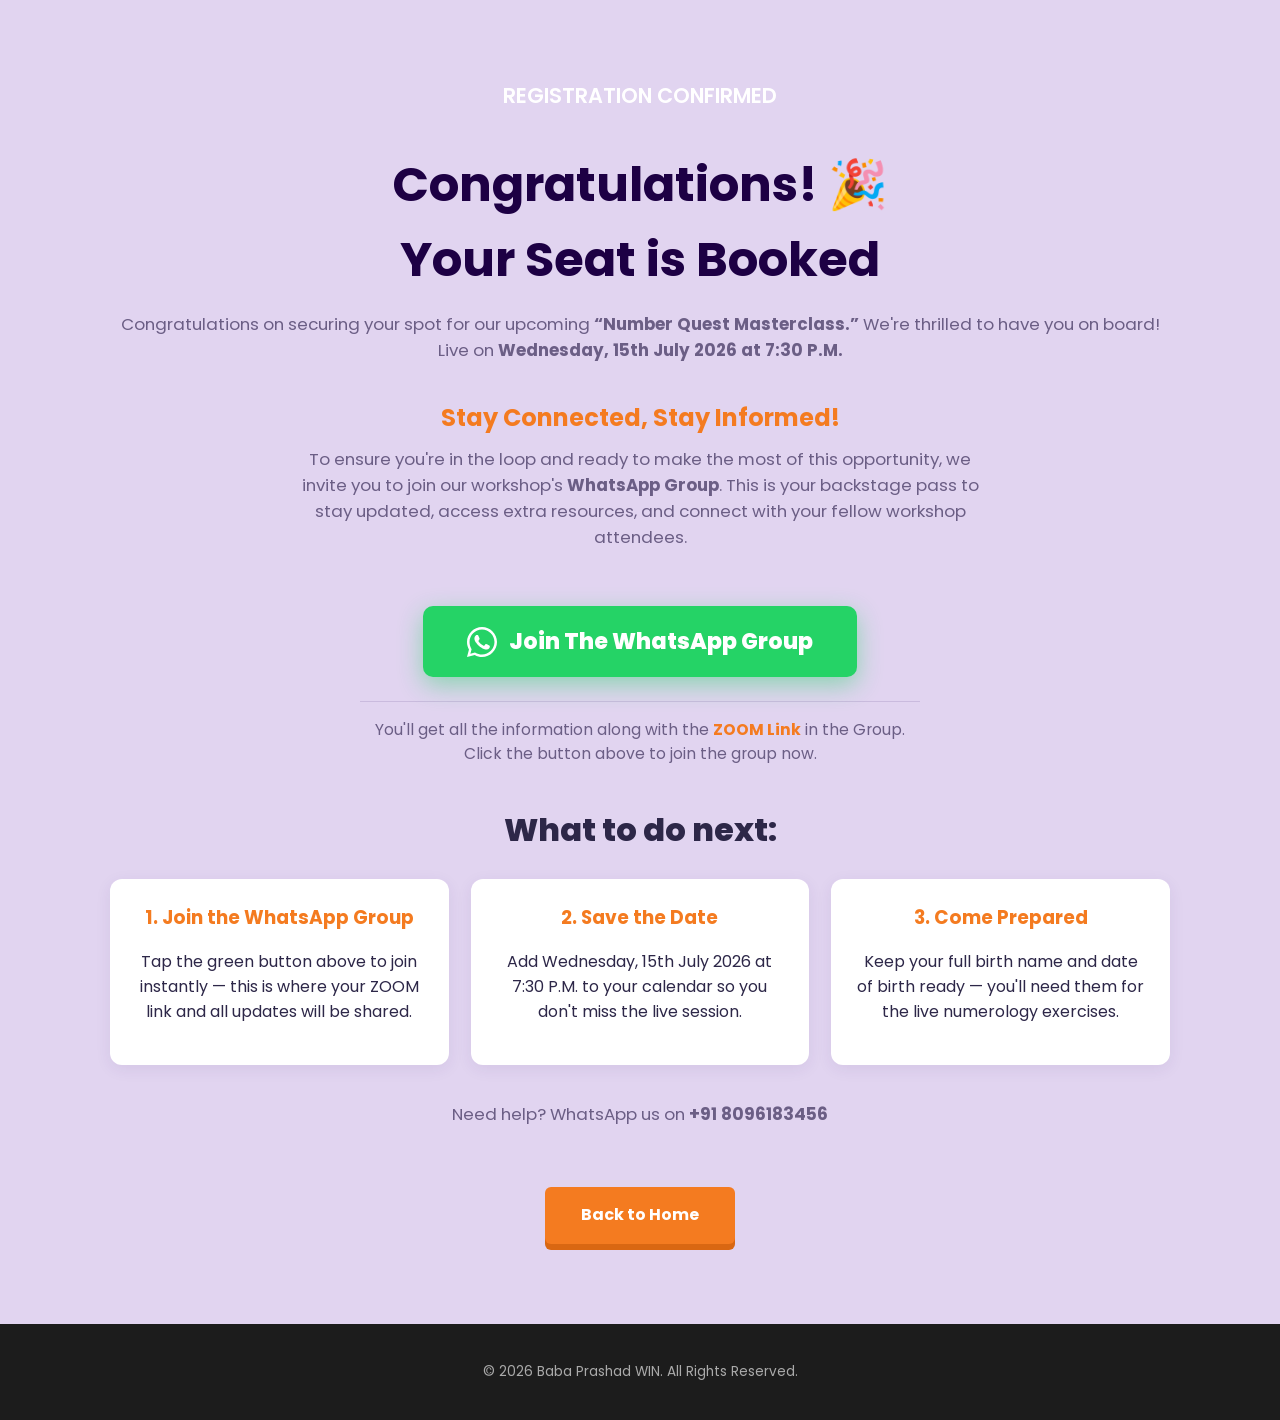
==== thank-you.html @ eef80404 "Reschedule to Wednesday 15th July 2026, update WhatsApp group link" ====
<!DOCTYPE html>
<html lang="en">
<head>
  <!-- Google tag (gtag.js) -->
  <script async src="https://www.googletagmanager.com/gtag/js?id=G-XGRT1D3FVW"></script>
  <script>
    window.dataLayer = window.dataLayer || [];
    function gtag(){dataLayer.push(arguments);}
    gtag('js', new Date());

    gtag('config', 'G-XGRT1D3FVW');
  </script>
  <script type="text/javascript">
      (function(c,l,a,r,i,t,y){
          c[a]=c[a]||function(){(c[a].q=c[a].q||[]).push(arguments)};
          t=l.createElement(r);t.async=1;t.src="https://www.clarity.ms/tag/"+i;
          y=l.getElementsByTagName(r)[0];y.parentNode.insertBefore(t,y);
      })(window, document, "clarity", "script", "n6623kxq4e");
  </script>
  <!-- Meta Pixel Code -->
  <script>
  !function(f,b,e,v,n,t,s)
  {if(f.fbq)return;n=f.fbq=function(){n.callMethod?
  n.callMethod.apply(n,arguments):n.queue.push(arguments)};
  if(!f._fbq)f._fbq=n;n.push=n;n.loaded=!0;n.version='2.0';
  n.queue=[];t=b.createElement(e);t.async=!0;
  t.src=v;s=b.getElementsByTagName(e)[0];
  s.parentNode.insertBefore(t,s)}(window, document,'script',
  'https://connect.facebook.net/en_US/fbevents.js');
  fbq('init', '275547391742476');
  fbq('track', 'PageView');
  </script>
  <noscript><img height="1" width="1" style="display:none"
  src="https://www.facebook.com/tr?id=275547391742476&ev=PageView&noscript=1"
  /></noscript>
  <!-- End Meta Pixel Code -->
  <meta charset="UTF-8" />
  <meta name="viewport" content="width=device-width, initial-scale=1.0" />
  <title>Congratulations! Your Seat is Booked | Number Quest Masterclass</title>
  <link rel="canonical" href="https://nqm.kuberanummber.com/thank-you.html" />
  <meta property="og:type" content="website" />
  <meta property="og:url" content="https://nqm.kuberanummber.com/thank-you.html" />
  <meta property="og:title" content="Congratulations! Your Seat is Booked | Number Quest Masterclass" />
  <meta property="og:description" content="Your seat for the Number Quest Masterclass is confirmed. Join the WhatsApp group for the ZOOM link and updates." />
  <link href="https://fonts.googleapis.com/css2?family=Poppins:wght@400;600;700;800&family=Noto+Sans+Telugu&display=swap" rel="stylesheet" />
  <link rel="stylesheet" href="assets/style.css" />
</head>
<body>
  <section class="thank-you-hero">
    <div class="container">
      <p class="live-on accent">REGISTRATION CONFIRMED</p>
      <h1>Congratulations! &#127881;<br />Your Seat is Booked</h1>
      <p class="sub-title">
        Congratulations on securing your spot for our upcoming
        <strong>&ldquo;Number Quest Masterclass.&rdquo;</strong> We're thrilled to have you on board!<br />
        Live on <strong data-webinar-date="full"></strong>
      </p>

      <h2 class="ty-connect-title">Stay Connected, Stay Informed!</h2>
      <p class="sub-title ty-connect-text">
        To ensure you're in the loop and ready to make the most of this opportunity,
        we invite you to join our workshop's <strong>WhatsApp Group</strong>. This is your
        backstage pass to stay updated, access extra resources, and connect with your
        fellow workshop attendees.
      </p>

      <!-- PRIMARY CTA: Join the WhatsApp Group -->
      <a href="https://chat.whatsapp.com/FCpauLqOCDKF5CJJ2uDj2y" target="_blank" rel="noopener" class="btn-whatsapp">
        <svg class="wa-icon" viewBox="0 0 32 32" aria-hidden="true" focusable="false">
          <path fill="currentColor" d="M16 0C7.2 0 0 7.2 0 16c0 2.8.7 5.5 2.1 7.9L0 32l8.3-2.2C10.6 31.2 13.3 32 16 32c8.8 0 16-7.2 16-16S24.8 0 16 0zm0 29.3c-2.5 0-4.9-.7-7-1.9l-.5-.3-4.9 1.3 1.3-4.8-.3-.5C3.4 21 2.7 18.5 2.7 16 2.7 8.7 8.7 2.7 16 2.7S29.3 8.7 29.3 16 23.3 29.3 16 29.3zm7.3-9.9c-.4-.2-2.4-1.2-2.7-1.3-.4-.1-.6-.2-.9.2-.3.4-1 1.3-1.2 1.5-.2.2-.4.3-.8.1-.4-.2-1.7-.6-3.2-2-1.2-1.1-2-2.4-2.2-2.8-.2-.4 0-.6.2-.8.2-.2.4-.4.5-.7.2-.2.2-.4.4-.7.1-.3.1-.5 0-.7-.1-.2-.9-2.2-1.3-3-.3-.8-.7-.7-.9-.7h-.8c-.3 0-.7.1-1.1.5-.4.4-1.4 1.4-1.4 3.4s1.5 3.9 1.7 4.2c.2.3 2.9 4.4 7 6.2 1 .4 1.7.7 2.3.9 1 .3 1.8.3 2.5.2.8-.1 2.4-1 2.7-1.9.3-.9.3-1.7.2-1.9-.1-.2-.3-.3-.7-.5z"/>
        </svg>
        <span>Join The WhatsApp Group</span>
      </a>
      <hr class="ty-divider" />
      <p class="wa-note">
        You'll get all the information along with the <strong>ZOOM Link</strong> in the Group.<br />
        Click the button above to join the group now.
      </p>

      <div class="next-steps">
        <h2 class="section-title">What to do next:</h2>
        <div class="grid-3">
          <div class="card">
            <h3>1. Join the WhatsApp Group</h3>
            <p>Tap the green button above to join instantly &mdash; this is where your ZOOM link and all updates will be shared.</p>
          </div>
          <div class="card">
            <h3>2. Save the Date</h3>
            <p>Add <span data-webinar-date="full"></span> to your calendar so you don't miss the live session.</p>
          </div>
          <div class="card">
            <h3>3. Come Prepared</h3>
            <p>Keep your full birth name and date of birth ready &mdash; you'll need them for the live numerology exercises.</p>
          </div>
        </div>
      </div>

      <p class="sub-title" style="margin-top:36px;">
        Need help? WhatsApp us on <strong>+91 8096183456</strong>
      </p>
      <a href="index.html" class="btn-primary">Back to Home</a>
    </div>
  </section>

  <footer class="site-footer">
    <div class="container">
      <p>&copy; <span id="year"></span> Baba Prashad WIN. All Rights Reserved.</p>
    </div>
  </footer>

  <!-- Sticky mobile CTA: keeps the WhatsApp button visible without scrolling -->
  <div class="sticky-cta">
    <a href="https://chat.whatsapp.com/FCpauLqOCDKF5CJJ2uDj2y" target="_blank" rel="noopener" class="btn-whatsapp">
      <svg class="wa-icon" viewBox="0 0 32 32" aria-hidden="true" focusable="false">
        <path fill="currentColor" d="M16 0C7.2 0 0 7.2 0 16c0 2.8.7 5.5 2.1 7.9L0 32l8.3-2.2C10.6 31.2 13.3 32 16 32c8.8 0 16-7.2 16-16S24.8 0 16 0zm0 29.3c-2.5 0-4.9-.7-7-1.9l-.5-.3-4.9 1.3 1.3-4.8-.3-.5C3.4 21 2.7 18.5 2.7 16 2.7 8.7 8.7 2.7 16 2.7S29.3 8.7 29.3 16 23.3 29.3 16 29.3zm7.3-9.9c-.4-.2-2.4-1.2-2.7-1.3-.4-.1-.6-.2-.9.2-.3.4-1 1.3-1.2 1.5-.2.2-.4.3-.8.1-.4-.2-1.7-.6-3.2-2-1.2-1.1-2-2.4-2.2-2.8-.2-.4 0-.6.2-.8.2-.2.4-.4.5-.7.2-.2.2-.4.4-.7.1-.3.1-.5 0-.7-.1-.2-.9-2.2-1.3-3-.3-.8-.7-.7-.9-.7h-.8c-.3 0-.7.1-1.1.5-.4.4-1.4 1.4-1.4 3.4s1.5 3.9 1.7 4.2c.2.3 2.9 4.4 7 6.2 1 .4 1.7.7 2.3.9 1 .3 1.8.3 2.5.2.8-.1 2.4-1 2.7-1.9.3-.9.3-1.7.2-1.9-.1-.2-.3-.3-.7-.5z"/>
      </svg>
      <span>Join The WhatsApp Group</span>
    </a>
  </div>

  <script src="assets/script.js"></script>
</body>
</html>
---- assets/style.css ----
:root {
  --bg-lavender: #e1d4f0;
  --bg-lavender-light: #ece2f6;
  --bg-dark: #1c1c1c;
  --bg-dark-2: #2a2a2a;
  --accent-orange: #f47b20;
  --accent-orange-dark: #d96712;
  --text-dark: #2d2748;
  --text-muted: #6b5e85;
  --white: #ffffff;
  --card: #ffffff;
}

* { box-sizing: border-box; }

html { scroll-behavior: smooth; }

body {
  margin: 0;
  font-family: 'Poppins', -apple-system, BlinkMacSystemFont, "Segoe UI", Roboto, sans-serif;
  background: var(--bg-lavender);
  color: var(--text-dark);
  line-height: 1.55;
  font-size: 16px;
}

.container {
  max-width: 1100px;
  margin: 0 auto;
  padding: 0 20px;
}

.accent { color: var(--accent-orange); }
.accent-orange { color: var(--accent-orange); }
.te {
  font-family: 'Noto Sans Telugu', sans-serif;
  display: inline-block;
}

/* ============ HERO ============ */
.hero-section {
  background-color: #0d0820;
  background-image: url("https://img.flexifunnels.com/images/3386/gznjy_1310_Untitleddesign20231130T171706.479.png");
  background-size: cover;
  background-position: center top;
  background-repeat: no-repeat;
  padding: 60px 0 70px;
  text-align: center;
}

.hero-title {
  font-size: 2.6rem;
  font-weight: 800;
  line-height: 1.2;
  margin: 0 0 16px;
  color: var(--white);
}

.hero-sub-telugu {
  font-family: 'Noto Sans Telugu', sans-serif;
  font-size: 1.05rem;
  color: #f0eaff;
  max-width: 850px;
  margin: 0 auto 24px;
}

.live-on {
  font-size: 1.3rem;
  font-weight: 600;
  margin: 0 0 36px;
  color: var(--white);
}

.hero-grid {
  display: grid;
  grid-template-columns: 1.1fr 1fr;
  grid-template-areas: "video discover";
  gap: 40px;
  align-items: center;
  text-align: left;
  margin-bottom: 50px;
}

.hero-grid .video-box { grid-area: video; }
.hero-grid .discover { grid-area: discover; }

/* CTA between video and discover only shows on mobile (matches reference) */
.hero-primary-cta {
  grid-area: cta;
  text-align: center;
  display: none;
}

.video-box {
  border: 3px solid var(--accent-orange);
  border-radius: 8px;
  aspect-ratio: 16 / 10;
  background: var(--white);
  overflow: hidden;
}

.video-box iframe {
  width: 100%;
  height: 100%;
  border: 0;
  display: block;
}

.discover h2 {
  font-size: 1.6rem;
  margin: 0 0 18px;
  color: var(--white);
}

.discover-list {
  list-style: none;
  padding: 0;
  margin: 0;
}

.discover-list li {
  position: relative;
  padding: 8px 0 8px 28px;
  font-size: 1rem;
  color: #f0eaff;
}

.discover-list li::before {
  content: "\1FA76";
  position: absolute;
  left: 0;
  top: 8px;
  color: var(--accent-orange);
  font-weight: 800;
}

/* ============ CTA BLOCK ============ */
.cta-block {
  text-align: center;
  margin: 30px auto 0;
  max-width: 700px;
}

.cta-block.light .countdown-title,
.cta-block.light .hurry { color: var(--text-dark); }

/* Hero countdown sits on the dark cosmic background */
.hero-section .countdown-title { color: #b794f4; }
.hero-section .countdown .num { color: var(--white); }
.hero-section .countdown small { color: #d8cdf0; }
.hero-section .hurry { color: #ffb4ad; }

.countdown-title {
  font-size: 1.5rem;
  color: var(--text-dark);
  margin: 0 0 14px;
  font-weight: 700;
}

.countdown {
  display: flex;
  justify-content: center;
  gap: 24px;
  margin-bottom: 24px;
}

.countdown > div {
  display: flex;
  flex-direction: column;
  align-items: center;
  min-width: 70px;
}

.countdown .num {
  font-size: 2.4rem;
  font-weight: 800;
  color: var(--text-dark);
  line-height: 1;
}

.countdown small {
  font-size: 0.85rem;
  color: var(--text-muted);
  margin-top: 4px;
}

.btn-cta {
  display: inline-block;
  position: relative;
  background: var(--accent-orange);
  color: var(--white);
  padding: 18px 56px;
  border: none;
  border-radius: 4px;
  font-size: 1.3rem;
  font-weight: 700;
  text-decoration: none;
  cursor: pointer;
  box-shadow: 0 6px 0 var(--accent-orange-dark);
  transition: transform 0.15s ease, box-shadow 0.15s ease;
  text-align: center;
  font-family: inherit;
  overflow: hidden;
  animation: cta-pulse 1.6s ease-in-out infinite;
}

/* Attention-grabbing pulse */
@keyframes cta-pulse {
  0%, 100% { transform: scale(1); box-shadow: 0 6px 0 var(--accent-orange-dark), 0 0 0 0 rgba(244, 123, 32, 0.5); }
  50% { transform: scale(1.03); box-shadow: 0 6px 0 var(--accent-orange-dark), 0 0 0 14px rgba(244, 123, 32, 0); }
}

/* Sweeping shine across the button */
.btn-cta::before {
  content: "";
  position: absolute;
  top: 0;
  left: -75%;
  width: 50%;
  height: 100%;
  background: linear-gradient(
    120deg,
    rgba(255, 255, 255, 0) 0%,
    rgba(255, 255, 255, 0.45) 50%,
    rgba(255, 255, 255, 0) 100%
  );
  transform: skewX(-20deg);
  animation: cta-shine 2.8s ease-in-out infinite;
}

@keyframes cta-shine {
  0% { left: -75%; }
  35%, 100% { left: 130%; }
}

.btn-cta:hover {
  transform: translateY(2px) scale(1.02);
  box-shadow: 0 4px 0 var(--accent-orange-dark);
  animation-play-state: paused;
}

.btn-cta .te { font-size: 0.9rem; font-weight: 500; display: block; margin-top: 2px; }
.btn-cta.center { display: block; max-width: 460px; margin: 24px auto 8px; }

/* Animated arrow on CTA buttons */
.cta-arrow {
  display: inline-block;
  font-weight: 800;
  animation: cta-arrow-nudge 1s ease-in-out infinite;
}

@keyframes cta-arrow-nudge {
  0%, 100% { transform: translateX(0); }
  50% { transform: translateX(6px); }
}

/* Respect reduced-motion preferences */
@media (prefers-reduced-motion: reduce) {
  .btn-cta,
  .btn-cta::before,
  .cta-arrow {
    animation: none;
  }
}

.hurry {
  margin: 14px 0 0;
  color: #c0392b;
  font-weight: 600;
  font-size: 0.95rem;
}
.hurry.white { color: #ffb4ad; }

/* ============ PROBLEMS ============ */
.problems-section {
  background: var(--bg-lavender-light);
  padding: 60px 0 70px;
  text-align: center;
}

.section-title {
  font-size: 2rem;
  font-weight: 800;
  color: var(--text-dark);
  margin: 0 0 12px;
}
.section-title.white { color: var(--white); }

.sub-title {
  font-size: 1.05rem;
  color: var(--text-muted);
  margin: 0 0 30px;
}

.problems-grid {
  display: grid;
  grid-template-columns: repeat(3, 1fr);
  gap: 20px;
  margin: 36px 0 50px;
}

.problem-card {
  background: var(--white);
  border-radius: 10px;
  padding: 24px 16px 20px;
  box-shadow: 0 4px 14px rgba(70, 40, 120, 0.08);
  transition: transform 0.2s ease, box-shadow 0.2s ease;
}

.problem-card:hover {
  transform: translateY(-4px);
  box-shadow: 0 10px 24px rgba(70, 40, 120, 0.16);
}

.problem-card img {
  width: 100%;
  max-width: 200px;
  height: 160px;
  object-fit: contain;
  margin: 0 auto 12px;
  display: block;
}

.problem-card h4 {
  margin: 0;
  font-size: 1.1rem;
  color: var(--text-dark);
}

/* ============ FORM ============ */
.form-sub {
  text-align: center;
  color: var(--text-muted);
  margin: 0 0 18px;
  font-size: 0.95rem;
}

#popup-optin-form label {
  display: block;
  font-weight: 600;
  font-size: 0.9rem;
  margin: 14px 0 6px;
  color: var(--text-dark);
}

#popup-optin-form input {
  width: 100%;
  padding: 15px 16px;
  border: 1px solid #d8d2ec;
  border-radius: 8px;
  font-size: 1rem;
  background: #ffffff;
  font-family: inherit;
  margin-bottom: 14px;
}

#popup-optin-form input:focus {
  outline: 2px solid var(--accent-orange);
  border-color: var(--accent-orange);
}

#popup-submit-btn {
  width: 100%;
  margin-top: 20px;
}

.form-status {
  margin: 12px 0 0;
  font-size: 0.9rem;
  min-height: 1.2em;
  text-align: center;
}
.form-status.success { color: #1f8a4c; }
.form-status.error { color: #c0392b; }

.privacy {
  margin: 14px 0 0;
  text-align: center;
  font-size: 0.78rem;
  color: #9a97a8;
}

/* ============ TESTIMONIALS ============ */
.testimonials-section {
  background: var(--bg-lavender);
  padding: 70px 0;
  text-align: center;
}

.testimonials-section .section-title {
  max-width: 900px;
  margin-left: auto;
  margin-right: auto;
  font-size: 1.5rem;
  line-height: 1.4;
}

.te-line {
  font-family: 'Noto Sans Telugu', sans-serif;
  color: var(--text-muted);
  margin: 0 0 36px;
}

.testimonials-grid {
  display: grid;
  grid-template-columns: repeat(2, 1fr);
  gap: 24px;
  text-align: left;
  margin-bottom: 50px;
}

.testimonial {
  background: var(--white);
  border-radius: 12px;
  padding: 24px;
  box-shadow: 0 4px 16px rgba(70, 40, 120, 0.08);
}

.t-head {
  display: flex;
  align-items: center;
  gap: 14px;
  margin-bottom: 14px;
}

.avatar {
  width: 48px;
  height: 48px;
  border-radius: 50%;
  background: linear-gradient(135deg, var(--accent-orange), #ffb060);
  color: var(--white);
  display: grid;
  place-items: center;
  font-weight: 800;
  font-size: 1.2rem;
}

.avatar-img {
  width: 56px;
  height: 56px;
  border-radius: 50%;
  object-fit: cover;
  flex-shrink: 0;
  border: 2px solid var(--accent-orange);
  background: #f0eaf7;
}

.stars-img {
  display: block;
  height: 18px;
  width: auto;
  margin-top: 6px;
}

.t-head h4 { margin: 0; font-size: 1.05rem; }
.t-head p { margin: 2px 0 0; color: var(--text-muted); font-size: 0.85rem; }

.testimonial > p {
  margin: 0;
  font-size: 0.95rem;
  color: var(--text-dark);
}

/* ============ MENTOR ============ */
.mentor-section {
  background: var(--bg-dark);
  color: var(--white);
  padding: 70px 0;
  text-align: center;
}

.mentor-section .accent { color: var(--accent-orange); }

.mentor-grid {
  display: grid;
  grid-template-columns: 320px 1fr;
  gap: 40px;
  align-items: center;
  text-align: left;
  margin: 40px 0 50px;
}

.mentor-photo { text-align: center; }

.photo-img {
  width: 100%;
  max-width: 340px;
  height: auto;
  margin: 0 auto 16px;
  display: block;
  filter: drop-shadow(0 12px 28px rgba(0, 0, 0, 0.45));
}

.mentor-photo h3 { margin: 0; font-size: 1.4rem; }
.mentor-photo .role { color: var(--accent-orange); margin: 4px 0 0; font-weight: 600; }

.mentor-bio p {
  font-family: 'Noto Sans Telugu', sans-serif;
  color: #d8d8d8;
  margin: 0 0 14px;
  line-height: 1.7;
}

.journey-title {
  font-size: 1.6rem;
  margin: 30px 0 24px;
  font-weight: 700;
}

.journey-grid {
  display: grid;
  grid-template-columns: 1fr 1fr;
  gap: 24px;
  text-align: left;
  margin-bottom: 30px;
}

.journey-card {
  background: var(--bg-dark-2);
  padding: 24px;
  border-radius: 10px;
  border-left: 4px solid var(--accent-orange);
}

.journey-img {
  width: 100%;
  height: auto;
  border-radius: 8px;
  margin-bottom: 16px;
  display: block;
  background: #1c1c1c;
}

.journey-card h4 {
  margin: 0 0 12px;
  color: var(--accent-orange);
  font-size: 1.1rem;
}

.journey-card p {
  font-family: 'Noto Sans Telugu', sans-serif;
  color: #d8d8d8;
  margin: 0;
  line-height: 1.7;
  font-size: 0.95rem;
}

/* ============ BONUSES ============ */
.bonuses-section {
  background: var(--bg-lavender-light);
  padding: 70px 0;
  text-align: center;
  position: relative;
  overflow: hidden;
}

/* ---- 3D floating shapes behind the bonus cards ---- */
.bonus-3d-bg {
  position: absolute;
  inset: 0;
  z-index: 0;
  pointer-events: none;
  perspective: 700px;
}

.bonus-3d-bg .shape {
  position: absolute;
  display: block;
  opacity: 0.55;
  transform-style: preserve-3d;
  will-change: transform;
}

/* Cube — a tilted gradient block with layered faces */
.shape-cube {
  width: 90px;
  height: 90px;
  border-radius: 16px;
  background: linear-gradient(135deg, #f9a45e 0%, #f47b20 100%);
  box-shadow:
    -14px 14px 0 -2px rgba(217, 103, 18, 0.35),
    0 20px 40px rgba(217, 103, 18, 0.25);
}

/* Sphere — a soft 3D ball with a highlight */
.shape-sphere {
  width: 80px;
  height: 80px;
  border-radius: 50%;
  background: radial-gradient(circle at 32% 30%, #ffffff 0%, #c9b3ec 38%, #8f6fc7 100%);
  box-shadow: 0 22px 38px rgba(108, 70, 170, 0.3);
}

/* Ring — a 3D torus-like donut */
.shape-ring {
  width: 96px;
  height: 96px;
  border-radius: 50%;
  background: transparent;
  border: 18px solid #d9b8ff;
  box-shadow:
    0 18px 34px rgba(108, 70, 170, 0.28),
    inset 0 0 16px rgba(108, 70, 170, 0.25);
}

.shape-1 { top: 8%;  left: 4%;  animation: shape-float-a 9s ease-in-out infinite; }
.shape-2 { top: 18%; right: 6%; animation: shape-float-b 11s ease-in-out infinite; }
.shape-3 { bottom: 12%; left: 8%; animation: shape-float-b 10s ease-in-out infinite; }
.shape-4 { bottom: 8%; right: 5%; animation: shape-float-a 12s ease-in-out infinite; }
.shape-5 { top: 46%; left: 1%;  animation: shape-float-a 13s ease-in-out infinite; width: 54px; height: 54px; }
.shape-6 { top: 40%; right: 2%; animation: shape-float-b 8s ease-in-out infinite; width: 60px; height: 60px; border-width: 12px; }

@keyframes shape-float-a {
  0%, 100% { transform: translateY(0) rotateX(20deg) rotateY(-25deg) rotateZ(8deg); }
  50%      { transform: translateY(-26px) rotateX(40deg) rotateY(15deg) rotateZ(-8deg); }
}

@keyframes shape-float-b {
  0%, 100% { transform: translateY(0) rotateX(-15deg) rotateY(30deg) rotateZ(-6deg); }
  50%      { transform: translateY(22px) rotateX(25deg) rotateY(-20deg) rotateZ(10deg); }
}

@media (prefers-reduced-motion: reduce) {
  .bonus-3d-bg .shape { animation: none; }
}

.bonuses-section .container { position: relative; z-index: 1; }

.bonuses-grid {
  display: grid;
  grid-template-columns: repeat(3, 1fr);
  gap: 22px;
  margin: 40px 0 50px;
  text-align: left;
  perspective: 1200px;
}

.bonus-card {
  background: var(--white);
  border-radius: 12px;
  padding: 28px 22px;
  box-shadow:
    0 6px 18px rgba(70, 40, 120, 0.08),
    0 18px 40px rgba(70, 40, 120, 0.12);
  border: 2px solid transparent;
  position: relative;
  transform: perspective(1000px) rotateX(4deg);
  transform-style: preserve-3d;
  transition: transform 0.35s ease, box-shadow 0.35s ease;
}

.bonus-card:hover {
  transform: perspective(1000px) rotateX(0deg) translateY(-8px) scale(1.02);
  box-shadow:
    0 10px 24px rgba(70, 40, 120, 0.12),
    0 30px 60px rgba(70, 40, 120, 0.22);
}

.bonus-card.highlight {
  border-color: var(--accent-orange);
  background: linear-gradient(180deg, #fff5e6 0%, #ffffff 100%);
}

.bonus-img {
  width: 100%;
  max-width: 180px;
  height: 160px;
  object-fit: contain;
  display: block;
  margin: 0 auto 14px;
}

.bonus-emoji {
  width: 100%;
  height: 160px;
  display: flex;
  align-items: center;
  justify-content: center;
  font-size: 6rem;
  line-height: 1;
  margin-bottom: 14px;
  animation: bonus-gift-bounce 1.8s ease-in-out infinite;
}

@keyframes bonus-gift-bounce {
  0%, 100% { transform: translateY(0) rotate(-4deg); }
  50% { transform: translateY(-10px) rotate(4deg); }
}

@media (prefers-reduced-motion: reduce) {
  .bonus-emoji { animation: none; }
}

.bonus-tag {
  display: inline-block;
  background: var(--accent-orange);
  color: var(--white);
  font-weight: 700;
  font-size: 0.85rem;
  padding: 4px 12px;
  border-radius: 4px;
  margin-bottom: 12px;
  letter-spacing: 0.5px;
}

.bonus-card h4 {
  margin: 0 0 8px;
  font-size: 1.1rem;
  color: var(--text-dark);
}

.bonus-card .te {
  display: block;
  color: var(--text-muted);
  font-size: 0.9rem;
  margin-bottom: 12px;
}

.bonus-card .value {
  margin: 0;
  font-size: 1rem;
  color: var(--text-dark);
}

.bonus-card .value s { color: #aaa; }
.bonus-card .value strong { color: var(--accent-orange); font-weight: 800; margin-left: 4px; }

/* ============ FAQs ============ */
.faqs-section {
  background: var(--bg-lavender);
  padding: 70px 0;
  text-align: center;
}

.faq-list {
  max-width: 800px;
  margin: 30px auto 0;
  text-align: left;
}

.faq-list details {
  background: var(--white);
  border-radius: 8px;
  padding: 16px 22px;
  margin-bottom: 12px;
  box-shadow: 0 2px 10px rgba(70, 40, 120, 0.06);
  cursor: pointer;
}

.faq-list summary {
  font-weight: 600;
  font-size: 1rem;
  color: var(--text-dark);
  list-style: none;
  position: relative;
  padding-right: 30px;
}

.faq-list summary::after {
  content: "+";
  position: absolute;
  right: 0;
  top: -2px;
  font-size: 1.5rem;
  color: var(--accent-orange);
  font-weight: 400;
}

.faq-list details[open] summary::after { content: "\2212"; }

.faq-list details p {
  margin: 12px 0 0;
  color: var(--text-muted);
  font-size: 0.95rem;
  line-height: 1.6;
}

.disclaimer {
  max-width: 800px;
  margin: 40px auto 0;
  padding: 18px 22px;
  background: rgba(244, 123, 32, 0.1);
  border-left: 4px solid var(--accent-orange);
  border-radius: 6px;
  color: var(--text-dark);
  font-size: 0.9rem;
  text-align: left;
}

/* ============ FINAL CTA ============ */
.final-cta-section {
  background: var(--bg-lavender-light);
  padding: 70px 0;
  text-align: center;
}

/* ============ THANK YOU ============ */
.thank-you-hero {
  padding: 80px 0;
  text-align: center;
}

.thank-you-hero h1 { font-size: 3rem; margin: 0 0 14px; color: #1d0044; }
.thank-you-hero .next-steps { margin-top: 40px; }
.thank-you-hero .grid-3 {
  display: grid;
  grid-template-columns: repeat(3, 1fr);
  gap: 22px;
  margin-top: 24px;
}
.thank-you-hero .card {
  background: var(--white);
  border-radius: 12px;
  padding: 24px;
  box-shadow: 0 4px 16px rgba(70, 40, 120, 0.08);
}
.thank-you-hero .card h3 { color: var(--accent-orange); margin-top: 0; }

.btn-primary {
  display: inline-block;
  margin-top: 30px;
  background: var(--accent-orange);
  color: var(--white);
  padding: 16px 36px;
  border-radius: 6px;
  text-decoration: none;
  font-weight: 700;
  box-shadow: 0 6px 0 var(--accent-orange-dark);
}

/* ---- Thank-you WhatsApp focus ---- */
.ty-connect-title {
  margin: 36px 0 10px;
  font-size: 1.5rem;
  color: var(--accent-orange);
}

.ty-connect-text {
  max-width: 680px;
  margin-left: auto;
  margin-right: auto;
}

.btn-whatsapp {
  display: inline-flex;
  align-items: center;
  justify-content: center;
  gap: 12px;
  margin-top: 26px;
  background: #25d366;
  color: #fff;
  padding: 18px 44px;
  border-radius: 10px;
  text-decoration: none;
  font-weight: 800;
  font-size: 1.4rem;
  box-shadow: 0 8px 24px rgba(37, 211, 102, 0.45);
  transition: transform 0.15s ease, box-shadow 0.15s ease, background 0.15s ease;
  animation: wa-pulse 1.6s ease-in-out infinite;
  position: relative;
  overflow: hidden;
}

.btn-whatsapp .wa-icon {
  width: 30px;
  height: 30px;
  flex-shrink: 0;
  animation: wa-icon-bounce 1.6s ease-in-out infinite;
}

.btn-whatsapp:hover {
  background: #1ebe5b;
  transform: translateY(-2px);
  box-shadow: 0 12px 30px rgba(37, 211, 102, 0.55);
}

/* Sweeping shine across the WhatsApp button */
.btn-whatsapp::before {
  content: "";
  position: absolute;
  top: 0;
  left: -75%;
  width: 50%;
  height: 100%;
  background: linear-gradient(
    120deg,
    rgba(255, 255, 255, 0) 0%,
    rgba(255, 255, 255, 0.55) 50%,
    rgba(255, 255, 255, 0) 100%
  );
  transform: skewX(-20deg);
  animation: wa-shine 2.6s ease-in-out infinite;
}

@keyframes wa-shine {
  0% { left: -75%; }
  35%, 100% { left: 130%; }
}

@keyframes wa-icon-bounce {
  0%, 100% { transform: rotate(0deg) scale(1); }
  50% { transform: rotate(-8deg) scale(1.12); }
}

@keyframes wa-pulse {
  0%, 100% { transform: scale(1); box-shadow: 0 8px 24px rgba(37, 211, 102, 0.45), 0 0 0 0 rgba(37, 211, 102, 0.5); }
  50% { transform: scale(1.03); box-shadow: 0 8px 24px rgba(37, 211, 102, 0.45), 0 0 0 16px rgba(37, 211, 102, 0); }
}

.wa-note {
  margin: 16px auto 0;
  max-width: 560px;
  font-size: 0.98rem;
  color: var(--text-muted);
  line-height: 1.5;
}
.wa-note strong { color: var(--accent-orange); }

@media (prefers-reduced-motion: reduce) {
  .btn-whatsapp,
  .btn-whatsapp::before,
  .btn-whatsapp .wa-icon {
    animation: none;
  }
}

/* Divider between the WhatsApp invite and the ZOOM-link note */
.ty-divider {
  border: none;
  border-top: 1px solid rgba(70, 40, 120, 0.15);
  max-width: 560px;
  margin: 24px auto 0;
}

/* Sticky bottom WhatsApp CTA — guarantees the button is visible on first
   landing on mobile, no matter how tall the hero content is */
.sticky-cta .btn-whatsapp {
  display: flex;
  width: 100%;
  margin-top: 0;
}

/* ============ POPUP MODAL ============ */
.modal-overlay {
  position: fixed;
  inset: 0;
  background: rgba(18, 12, 32, 0.72);
  backdrop-filter: blur(5px);
  -webkit-backdrop-filter: blur(5px);
  display: none;
  align-items: center;
  justify-content: center;
  padding: 20px;
  z-index: 1000;
  animation: overlay-fade 0.25s ease;
}

@keyframes overlay-fade {
  from { opacity: 0; }
  to { opacity: 1; }
}

.modal-overlay.open {
  display: flex;
}

.modal-card {
  background: linear-gradient(180deg, #26222f 0%, #1c1926 100%);
  border-radius: 18px;
  padding: 30px 32px 32px;
  max-width: 520px;
  width: 100%;
  position: relative;
  border: 1px solid rgba(255, 255, 255, 0.06);
  box-shadow: 0 24px 70px rgba(0, 0, 0, 0.6);
  text-align: left;
  animation: popup-in 0.3s cubic-bezier(0.18, 0.89, 0.32, 1.28);
}

/* Glowing accent strip at the very top */
.modal-card::before {
  content: "";
  position: absolute;
  top: 0;
  left: 24px;
  right: 24px;
  height: 4px;
  border-radius: 0 0 4px 4px;
  background: linear-gradient(90deg, var(--accent-orange), #ffb060);
}

@keyframes popup-in {
  from { opacity: 0; transform: translateY(24px) scale(0.96); }
  to { opacity: 1; transform: translateY(0) scale(1); }
}

.modal-badge {
  display: inline-block;
  background: rgba(255, 126, 0, 0.15);
  color: #ff9d3c;
  font-size: 0.72rem;
  font-weight: 700;
  letter-spacing: 0.8px;
  padding: 6px 12px;
  border-radius: 999px;
  border: 1px solid rgba(255, 126, 0, 0.35);
  margin-bottom: 12px;
}

.modal-title {
  margin: 0 0 20px;
  font-size: 1.6rem;
  font-weight: 800;
  line-height: 1.2;
  text-align: left;
  color: var(--white);
  padding-right: 24px;
}

/* ----- Urgency progress bar ----- */
.modal-progress-row {
  display: flex;
  justify-content: space-between;
  align-items: baseline;
  margin-bottom: 8px;
}

.modal-progress-label {
  font-size: 0.82rem;
  font-weight: 600;
  color: #c9c4d6;
}

.modal-progress-pct {
  font-size: 0.82rem;
  font-weight: 800;
  color: #ff9d3c;
}

.modal-progress {
  height: 12px;
  width: 100%;
  background: rgba(255, 255, 255, 0.1);
  border-radius: 10px;
  overflow: hidden;
  margin-bottom: 20px;
}

.modal-progress-fill {
  display: block;
  height: 100%;
  width: 86%;
  border-radius: 10px;
  background: linear-gradient(90deg, #ff7e00, #ffb347);
  position: relative;
  animation: progress-grow 2s cubic-bezier(0.22, 1, 0.36, 1) forwards;
}

/* moving shine across the bar */
.modal-progress-fill::after {
  content: "";
  position: absolute;
  inset: 0;
  background: linear-gradient(
    100deg,
    transparent 20%,
    rgba(255, 255, 255, 0.45) 50%,
    transparent 80%
  );
  transform: translateX(-100%);
  animation: progress-shine 2.4s ease-in-out 2s infinite;
}

@keyframes progress-grow {
  from { width: 8%; }
  to { width: 86%; }
}

@keyframes progress-shine {
  0% { transform: translateX(-100%); }
  60%, 100% { transform: translateX(100%); }
}

/* ----- Urgency message ----- */
.modal-urgency {
  display: flex;
  align-items: center;
  gap: 14px;
  margin-bottom: 22px;
  background: rgba(155, 123, 255, 0.1);
  border: 1px solid rgba(155, 123, 255, 0.25);
  border-radius: 12px;
  padding: 14px 16px;
}

.modal-urgency-icon {
  font-size: 1.9rem;
  flex-shrink: 0;
  animation: urgency-blink 1.2s ease-in-out infinite;
}

@keyframes urgency-blink {
  0%, 100% { transform: scale(1); }
  50% { transform: scale(1.15); }
}

.modal-urgency p {
  margin: 0;
  text-align: left;
  flex: 1;
  font-size: 0.98rem;
  font-weight: 600;
  line-height: 1.4;
  color: #c3b3ff;
}

.modal-urgency strong { color: #ffffff; }

/* ----- Fields with leading icons ----- */
.field {
  position: relative;
  margin-bottom: 14px;
}

.field-icon {
  position: absolute;
  left: 15px;
  top: 50%;
  transform: translateY(-50%);
  font-size: 1.05rem;
  opacity: 0.7;
  pointer-events: none;
}

#popup-optin-form .field input {
  margin-bottom: 0;
  padding-left: 44px;
  transition: border-color 0.15s ease, box-shadow 0.15s ease;
}

#popup-optin-form input:focus {
  outline: none;
  border-color: var(--accent-orange);
  box-shadow: 0 0 0 3px rgba(255, 126, 0, 0.25);
}

#popup-submit-btn {
  margin-top: 8px;
}

@media (prefers-reduced-motion: reduce) {
  .modal-progress-fill,
  .modal-progress-fill::after,
  .modal-urgency-icon,
  .modal-overlay,
  .modal-card { animation: none; }
  .modal-progress-fill { width: 86%; }
}

.modal-close {
  position: absolute;
  top: 12px;
  right: 12px;
  width: 32px;
  height: 32px;
  display: grid;
  place-items: center;
  background: rgba(255, 255, 255, 0.08);
  border: none;
  border-radius: 50%;
  font-size: 1.4rem;
  line-height: 1;
  color: #d6d3e0;
  cursor: pointer;
  z-index: 2;
  transition: background 0.15s ease, color 0.15s ease, transform 0.15s ease;
}

.modal-close:hover {
  background: var(--accent-orange);
  color: #fff;
  transform: rotate(90deg);
}

/* ============ LIVE SOCIAL PROOF ============ */
.social-proof {
  position: fixed;
  left: 18px;
  bottom: 18px;
  z-index: 900;
  display: flex;
  flex-direction: column;
  gap: 10px;
  max-width: 320px;
  pointer-events: none;
  opacity: 0;
  transform: translateY(12px);
  transition: opacity 0.3s ease, transform 0.3s ease;
}

.social-proof.visible {
  opacity: 1;
  transform: translateY(0);
}

.live-viewers {
  display: inline-flex;
  align-items: center;
  gap: 8px;
  align-self: flex-start;
  background: rgba(20, 16, 32, 0.92);
  color: #fff;
  font-size: 0.82rem;
  font-weight: 600;
  padding: 8px 14px;
  border-radius: 999px;
  border: 1px solid rgba(255, 255, 255, 0.1);
  box-shadow: 0 8px 24px rgba(0, 0, 0, 0.3);
}

.live-viewers strong { color: #ff9d3c; }

.live-dot {
  width: 9px;
  height: 9px;
  border-radius: 50%;
  background: #2ecc71;
  box-shadow: 0 0 0 0 rgba(46, 204, 113, 0.7);
  animation: live-pulse 1.6s ease-out infinite;
}

@keyframes live-pulse {
  0% { box-shadow: 0 0 0 0 rgba(46, 204, 113, 0.7); }
  70% { box-shadow: 0 0 0 8px rgba(46, 204, 113, 0); }
  100% { box-shadow: 0 0 0 0 rgba(46, 204, 113, 0); }
}

.signup-toast {
  display: flex;
  align-items: center;
  gap: 12px;
  background: #fff;
  border-radius: 12px;
  padding: 12px 16px 12px 12px;
  box-shadow: 0 10px 30px rgba(0, 0, 0, 0.18);
  border: 1px solid #eee;
  opacity: 0;
  transform: translateY(16px);
  transition: opacity 0.4s ease, transform 0.4s ease;
}

.signup-toast.show {
  opacity: 1;
  transform: translateY(0);
}

.toast-avatar {
  width: 40px;
  height: 40px;
  flex-shrink: 0;
  border-radius: 50%;
  display: grid;
  place-items: center;
  font-weight: 800;
  color: #fff;
  font-size: 1.05rem;
  background: linear-gradient(135deg, var(--accent-orange), #ffb060);
}

.toast-body { min-width: 0; }

.toast-text {
  margin: 0;
  font-size: 0.9rem;
  color: var(--text-dark);
}
.toast-text strong { color: var(--text-dark); }

.toast-sub {
  margin: 2px 0 0;
  font-size: 0.78rem;
  color: #2ca05a;
  font-weight: 600;
}

@media (prefers-reduced-motion: reduce) {
  .live-dot { animation: none; }
  .signup-toast { transition: opacity 0.2s ease; }
  .social-proof { transition: opacity 0.2s ease; }
}

@media (max-width: 600px) {
  .social-proof {
    left: 10px;
    right: 10px;
    bottom: 10px;
    max-width: none;
  }
}

/* ============ STICKY MOBILE CTA ============ */
/* Hidden on desktop; revealed only on mobile via media query below */
.sticky-cta {
  display: none;
  position: fixed;
  left: 0;
  right: 0;
  bottom: 0;
  z-index: 950;
  padding: 10px 14px calc(10px + env(safe-area-inset-bottom));
  background: rgba(13, 8, 32, 0.92);
  backdrop-filter: blur(6px);
  -webkit-backdrop-filter: blur(6px);
  border-top: 1px solid rgba(255, 255, 255, 0.08);
  box-shadow: 0 -6px 24px rgba(0, 0, 0, 0.35);
}

.sticky-cta .btn-cta {
  display: block;
  width: 100%;
  padding: 13px 20px;
  font-size: 1.05rem;
  box-shadow: 0 4px 0 var(--accent-orange-dark);
}

.sticky-cta .btn-cta .te { font-size: 0.78rem; margin-top: 1px; }

/* ============ FOOTER ============ */
.site-footer {
  background: var(--bg-dark);
  color: #aaa;
  text-align: center;
  padding: 24px 0;
  font-size: 0.85rem;
}

/* ============ RESPONSIVE ============ */
@media (max-width: 900px) {
  .hero-title { font-size: 1.9rem; }
  .mentor-grid,
  .journey-grid,
  .testimonials-grid,
  .bonuses-grid,
  .problems-grid,
  .thank-you-hero .grid-3 {
    grid-template-columns: 1fr;
  }
  /* Mobile hero order: video -> register button -> what you'll discover */
  .hero-grid {
    grid-template-columns: 1fr;
    grid-template-areas:
      "video"
      "cta"
      "discover";
    gap: 24px;
  }
  .hero-primary-cta { display: block; }
  .hero-primary-cta .btn-cta { width: 100%; max-width: 460px; }
  /* Always-visible sticky CTA so the button is on screen the moment users land */
  .sticky-cta { display: block; }
  body { padding-bottom: 78px; }
  /* Lift social proof above the sticky bar */
  .social-proof { bottom: 84px; }
  .problems-grid { grid-template-columns: repeat(2, 1fr); }
  .countdown { gap: 12px; }
  .countdown > div { min-width: 60px; }
  .countdown .num { font-size: 1.8rem; }
  .btn-cta { padding: 16px 28px; font-size: 1.1rem; }
  .section-title { font-size: 1.5rem; }

  /* ---- Thank-you page: trim the hero so the WhatsApp CTA needs no
     scrolling, and hide the secondary "next steps" grid ---- */
  .thank-you-hero { padding: 32px 0 24px; }
  .thank-you-hero h1 { font-size: 1.9rem; margin: 0 0 10px; }
  .thank-you-hero .live-on { margin: 0 0 8px; }
  .thank-you-hero .sub-title { font-size: 0.95rem; }
  .ty-connect-title { margin: 22px 0 8px; font-size: 1.2rem; }
  .btn-whatsapp { padding: 14px 28px; font-size: 1.1rem; margin-top: 18px; }
  .btn-whatsapp .wa-icon { width: 24px; height: 24px; }
  .wa-note { margin-top: 12px; font-size: 0.9rem; }
  .thank-you-hero .next-steps { display: none; }
}

@media (max-width: 540px) {
  .problems-grid { grid-template-columns: 1fr; }
  .hero-title { font-size: 1.6rem; }
}
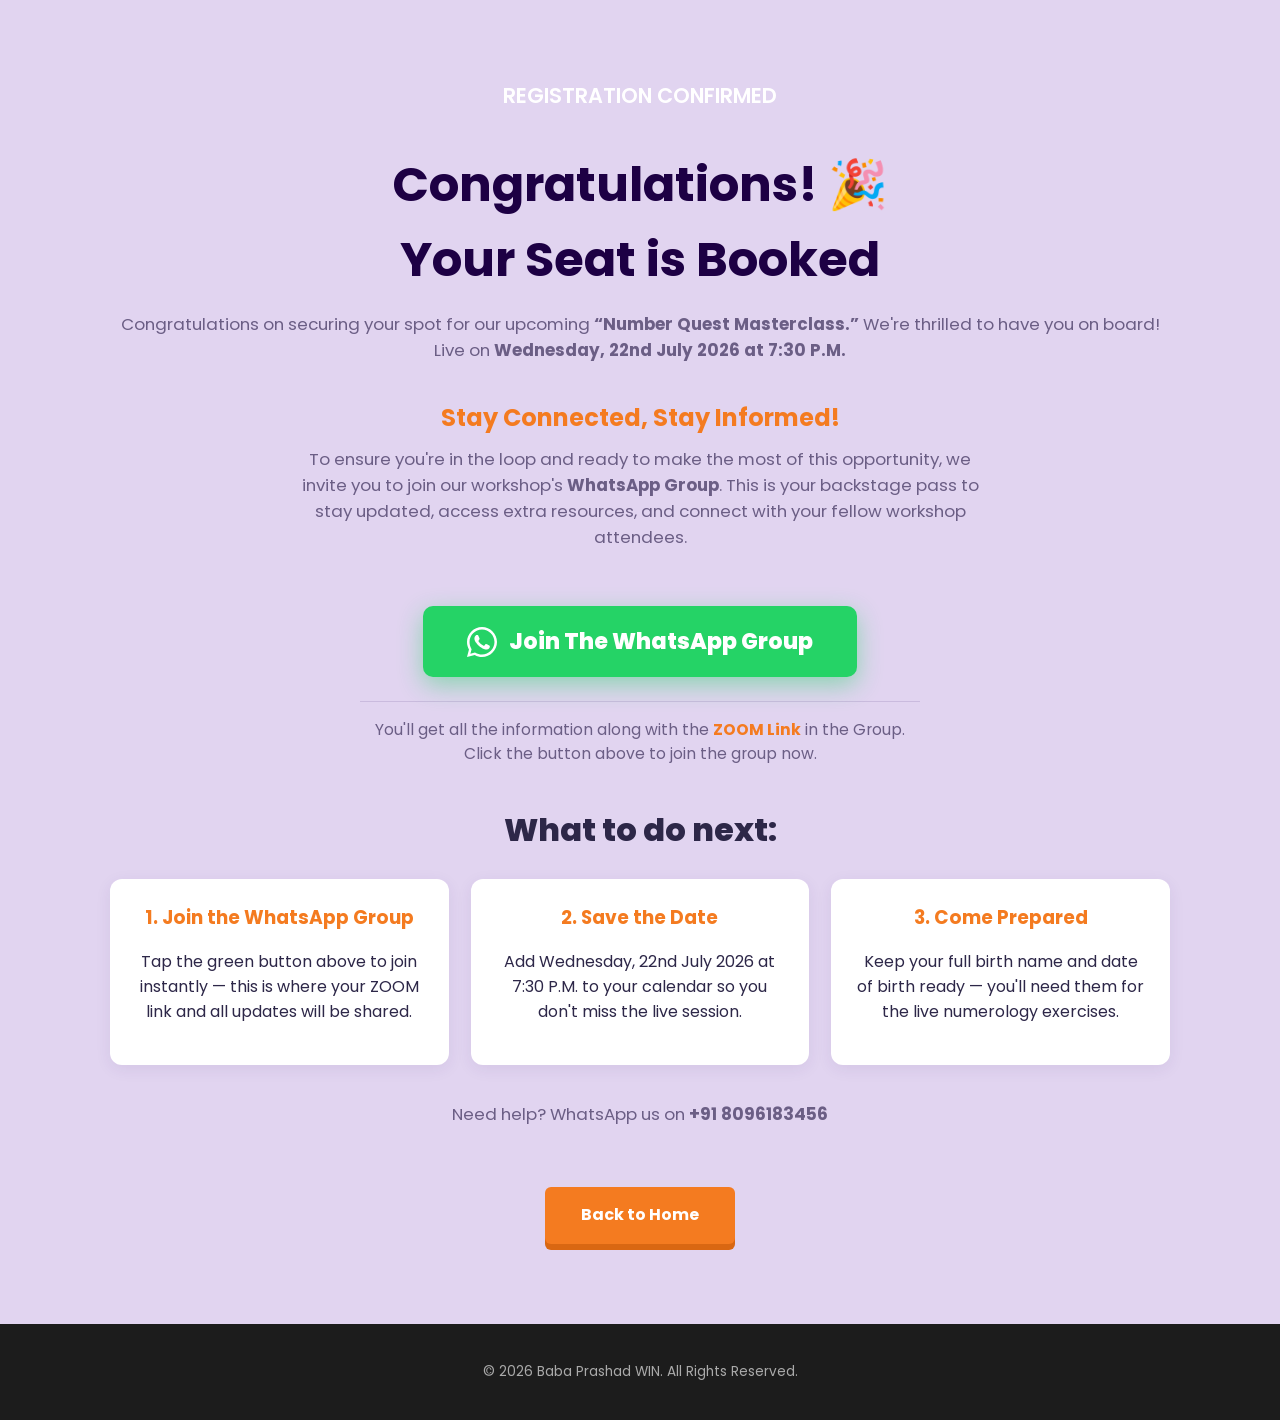
==== commit 153b23ff: "Update WhatsApp group link on thank-you page" ====
--- a/thank-you.html
+++ b/thank-you.html
@@ -65,7 +65,7 @@
       </p>
 
       <!-- PRIMARY CTA: Join the WhatsApp Group -->
-      <a href="https://chat.whatsapp.com/FCpauLqOCDKF5CJJ2uDj2y" target="_blank" rel="noopener" class="btn-whatsapp">
+      <a href="https://chat.whatsapp.com/BEIRVTeOhgaAYGTAvWAmZf" target="_blank" rel="noopener" class="btn-whatsapp">
         <svg class="wa-icon" viewBox="0 0 32 32" aria-hidden="true" focusable="false">
           <path fill="currentColor" d="M16 0C7.2 0 0 7.2 0 16c0 2.8.7 5.5 2.1 7.9L0 32l8.3-2.2C10.6 31.2 13.3 32 16 32c8.8 0 16-7.2 16-16S24.8 0 16 0zm0 29.3c-2.5 0-4.9-.7-7-1.9l-.5-.3-4.9 1.3 1.3-4.8-.3-.5C3.4 21 2.7 18.5 2.7 16 2.7 8.7 8.7 2.7 16 2.7S29.3 8.7 29.3 16 23.3 29.3 16 29.3zm7.3-9.9c-.4-.2-2.4-1.2-2.7-1.3-.4-.1-.6-.2-.9.2-.3.4-1 1.3-1.2 1.5-.2.2-.4.3-.8.1-.4-.2-1.7-.6-3.2-2-1.2-1.1-2-2.4-2.2-2.8-.2-.4 0-.6.2-.8.2-.2.4-.4.5-.7.2-.2.2-.4.4-.7.1-.3.1-.5 0-.7-.1-.2-.9-2.2-1.3-3-.3-.8-.7-.7-.9-.7h-.8c-.3 0-.7.1-1.1.5-.4.4-1.4 1.4-1.4 3.4s1.5 3.9 1.7 4.2c.2.3 2.9 4.4 7 6.2 1 .4 1.7.7 2.3.9 1 .3 1.8.3 2.5.2.8-.1 2.4-1 2.7-1.9.3-.9.3-1.7.2-1.9-.1-.2-.3-.3-.7-.5z"/>
         </svg>
@@ -110,7 +110,7 @@
 
   <!-- Sticky mobile CTA: keeps the WhatsApp button visible without scrolling -->
   <div class="sticky-cta">
-    <a href="https://chat.whatsapp.com/FCpauLqOCDKF5CJJ2uDj2y" target="_blank" rel="noopener" class="btn-whatsapp">
+    <a href="https://chat.whatsapp.com/BEIRVTeOhgaAYGTAvWAmZf" target="_blank" rel="noopener" class="btn-whatsapp">
       <svg class="wa-icon" viewBox="0 0 32 32" aria-hidden="true" focusable="false">
         <path fill="currentColor" d="M16 0C7.2 0 0 7.2 0 16c0 2.8.7 5.5 2.1 7.9L0 32l8.3-2.2C10.6 31.2 13.3 32 16 32c8.8 0 16-7.2 16-16S24.8 0 16 0zm0 29.3c-2.5 0-4.9-.7-7-1.9l-.5-.3-4.9 1.3 1.3-4.8-.3-.5C3.4 21 2.7 18.5 2.7 16 2.7 8.7 8.7 2.7 16 2.7S29.3 8.7 29.3 16 23.3 29.3 16 29.3zm7.3-9.9c-.4-.2-2.4-1.2-2.7-1.3-.4-.1-.6-.2-.9.2-.3.4-1 1.3-1.2 1.5-.2.2-.4.3-.8.1-.4-.2-1.7-.6-3.2-2-1.2-1.1-2-2.4-2.2-2.8-.2-.4 0-.6.2-.8.2-.2.4-.4.5-.7.2-.2.2-.4.4-.7.1-.3.1-.5 0-.7-.1-.2-.9-2.2-1.3-3-.3-.8-.7-.7-.9-.7h-.8c-.3 0-.7.1-1.1.5-.4.4-1.4 1.4-1.4 3.4s1.5 3.9 1.7 4.2c.2.3 2.9 4.4 7 6.2 1 .4 1.7.7 2.3.9 1 .3 1.8.3 2.5.2.8-.1 2.4-1 2.7-1.9.3-.9.3-1.7.2-1.9-.1-.2-.3-.3-.7-.5z"/>
       </svg>
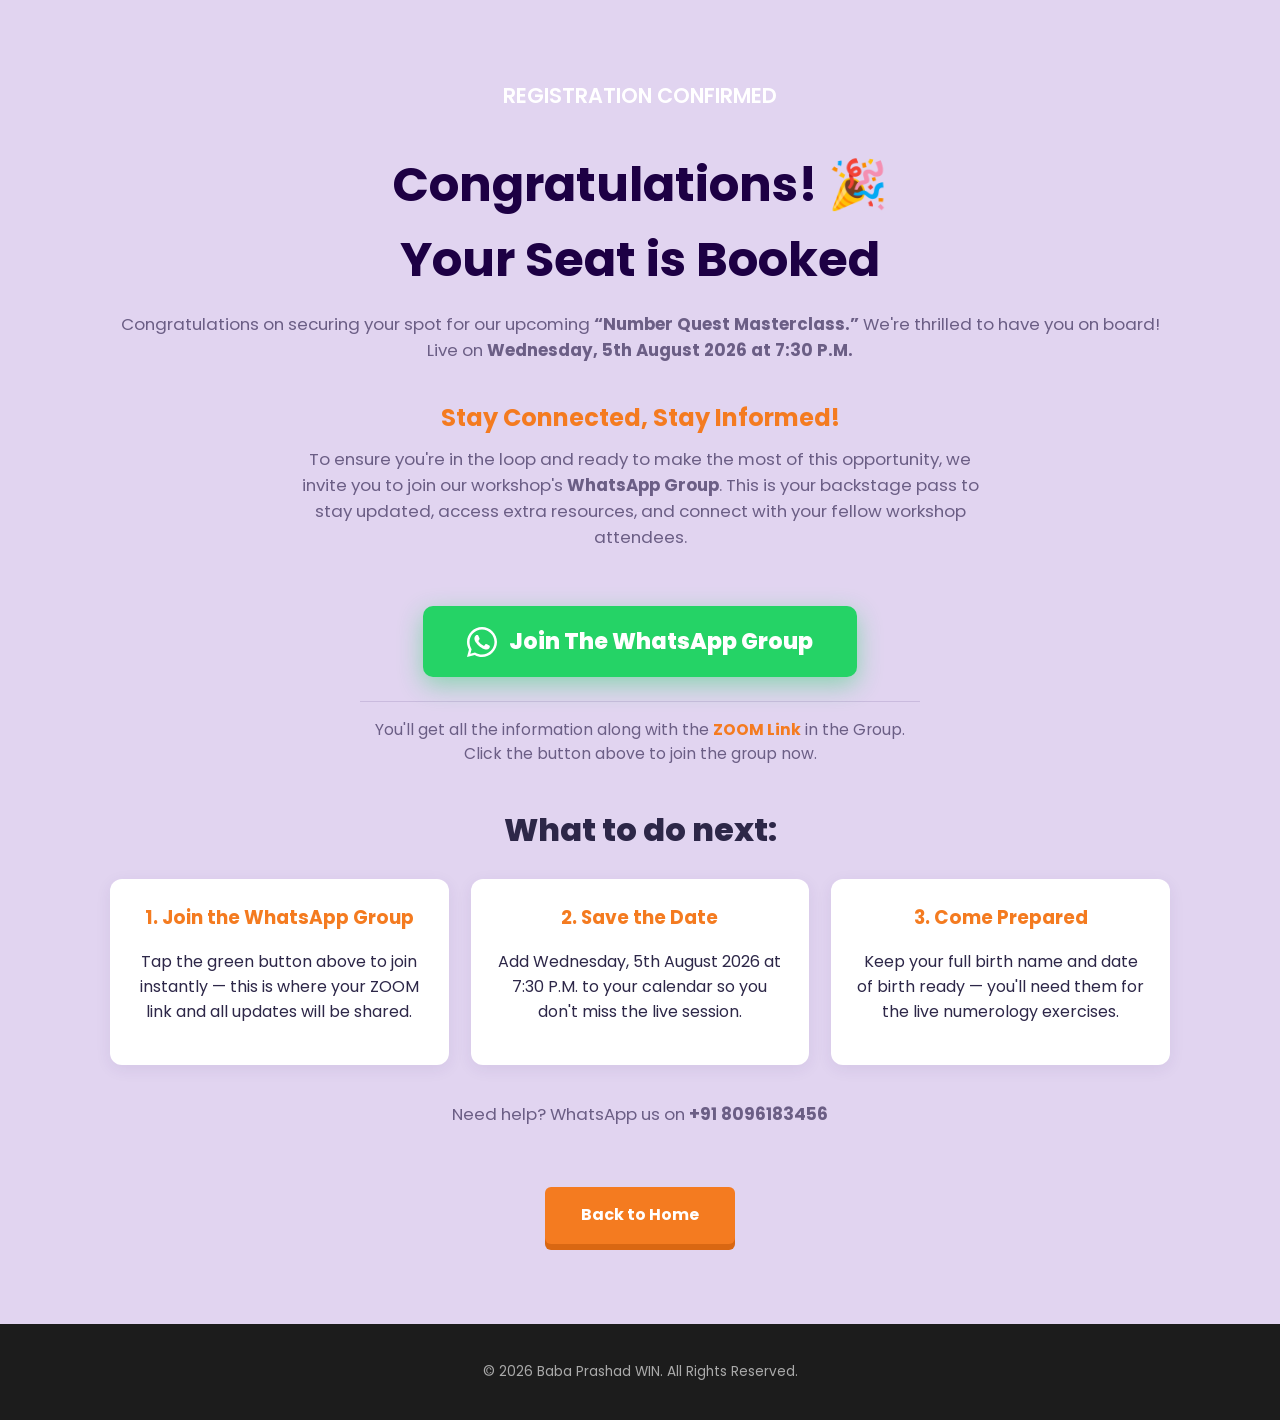
==== commit 953c8cc9: "Update WhatsApp group link on thank-you page" ====
--- a/thank-you.html
+++ b/thank-you.html
@@ -65,7 +65,7 @@
       </p>
 
       <!-- PRIMARY CTA: Join the WhatsApp Group -->
-      <a href="https://chat.whatsapp.com/BEIRVTeOhgaAYGTAvWAmZf" target="_blank" rel="noopener" class="btn-whatsapp">
+      <a href="https://chat.whatsapp.com/EruWx5OJCwwHVCvoqGYjfe" target="_blank" rel="noopener" class="btn-whatsapp">
         <svg class="wa-icon" viewBox="0 0 32 32" aria-hidden="true" focusable="false">
           <path fill="currentColor" d="M16 0C7.2 0 0 7.2 0 16c0 2.8.7 5.5 2.1 7.9L0 32l8.3-2.2C10.6 31.2 13.3 32 16 32c8.8 0 16-7.2 16-16S24.8 0 16 0zm0 29.3c-2.5 0-4.9-.7-7-1.9l-.5-.3-4.9 1.3 1.3-4.8-.3-.5C3.4 21 2.7 18.5 2.7 16 2.7 8.7 8.7 2.7 16 2.7S29.3 8.7 29.3 16 23.3 29.3 16 29.3zm7.3-9.9c-.4-.2-2.4-1.2-2.7-1.3-.4-.1-.6-.2-.9.2-.3.4-1 1.3-1.2 1.5-.2.2-.4.3-.8.1-.4-.2-1.7-.6-3.2-2-1.2-1.1-2-2.4-2.2-2.8-.2-.4 0-.6.2-.8.2-.2.4-.4.5-.7.2-.2.2-.4.4-.7.1-.3.1-.5 0-.7-.1-.2-.9-2.2-1.3-3-.3-.8-.7-.7-.9-.7h-.8c-.3 0-.7.1-1.1.5-.4.4-1.4 1.4-1.4 3.4s1.5 3.9 1.7 4.2c.2.3 2.9 4.4 7 6.2 1 .4 1.7.7 2.3.9 1 .3 1.8.3 2.5.2.8-.1 2.4-1 2.7-1.9.3-.9.3-1.7.2-1.9-.1-.2-.3-.3-.7-.5z"/>
         </svg>
@@ -110,7 +110,7 @@
 
   <!-- Sticky mobile CTA: keeps the WhatsApp button visible without scrolling -->
   <div class="sticky-cta">
-    <a href="https://chat.whatsapp.com/BEIRVTeOhgaAYGTAvWAmZf" target="_blank" rel="noopener" class="btn-whatsapp">
+    <a href="https://chat.whatsapp.com/EruWx5OJCwwHVCvoqGYjfe" target="_blank" rel="noopener" class="btn-whatsapp">
       <svg class="wa-icon" viewBox="0 0 32 32" aria-hidden="true" focusable="false">
         <path fill="currentColor" d="M16 0C7.2 0 0 7.2 0 16c0 2.8.7 5.5 2.1 7.9L0 32l8.3-2.2C10.6 31.2 13.3 32 16 32c8.8 0 16-7.2 16-16S24.8 0 16 0zm0 29.3c-2.5 0-4.9-.7-7-1.9l-.5-.3-4.9 1.3 1.3-4.8-.3-.5C3.4 21 2.7 18.5 2.7 16 2.7 8.7 8.7 2.7 16 2.7S29.3 8.7 29.3 16 23.3 29.3 16 29.3zm7.3-9.9c-.4-.2-2.4-1.2-2.7-1.3-.4-.1-.6-.2-.9.2-.3.4-1 1.3-1.2 1.5-.2.2-.4.3-.8.1-.4-.2-1.7-.6-3.2-2-1.2-1.1-2-2.4-2.2-2.8-.2-.4 0-.6.2-.8.2-.2.4-.4.5-.7.2-.2.2-.4.4-.7.1-.3.1-.5 0-.7-.1-.2-.9-2.2-1.3-3-.3-.8-.7-.7-.9-.7h-.8c-.3 0-.7.1-1.1.5-.4.4-1.4 1.4-1.4 3.4s1.5 3.9 1.7 4.2c.2.3 2.9 4.4 7 6.2 1 .4 1.7.7 2.3.9 1 .3 1.8.3 2.5.2.8-.1 2.4-1 2.7-1.9.3-.9.3-1.7.2-1.9-.1-.2-.3-.3-.7-.5z"/>
       </svg>
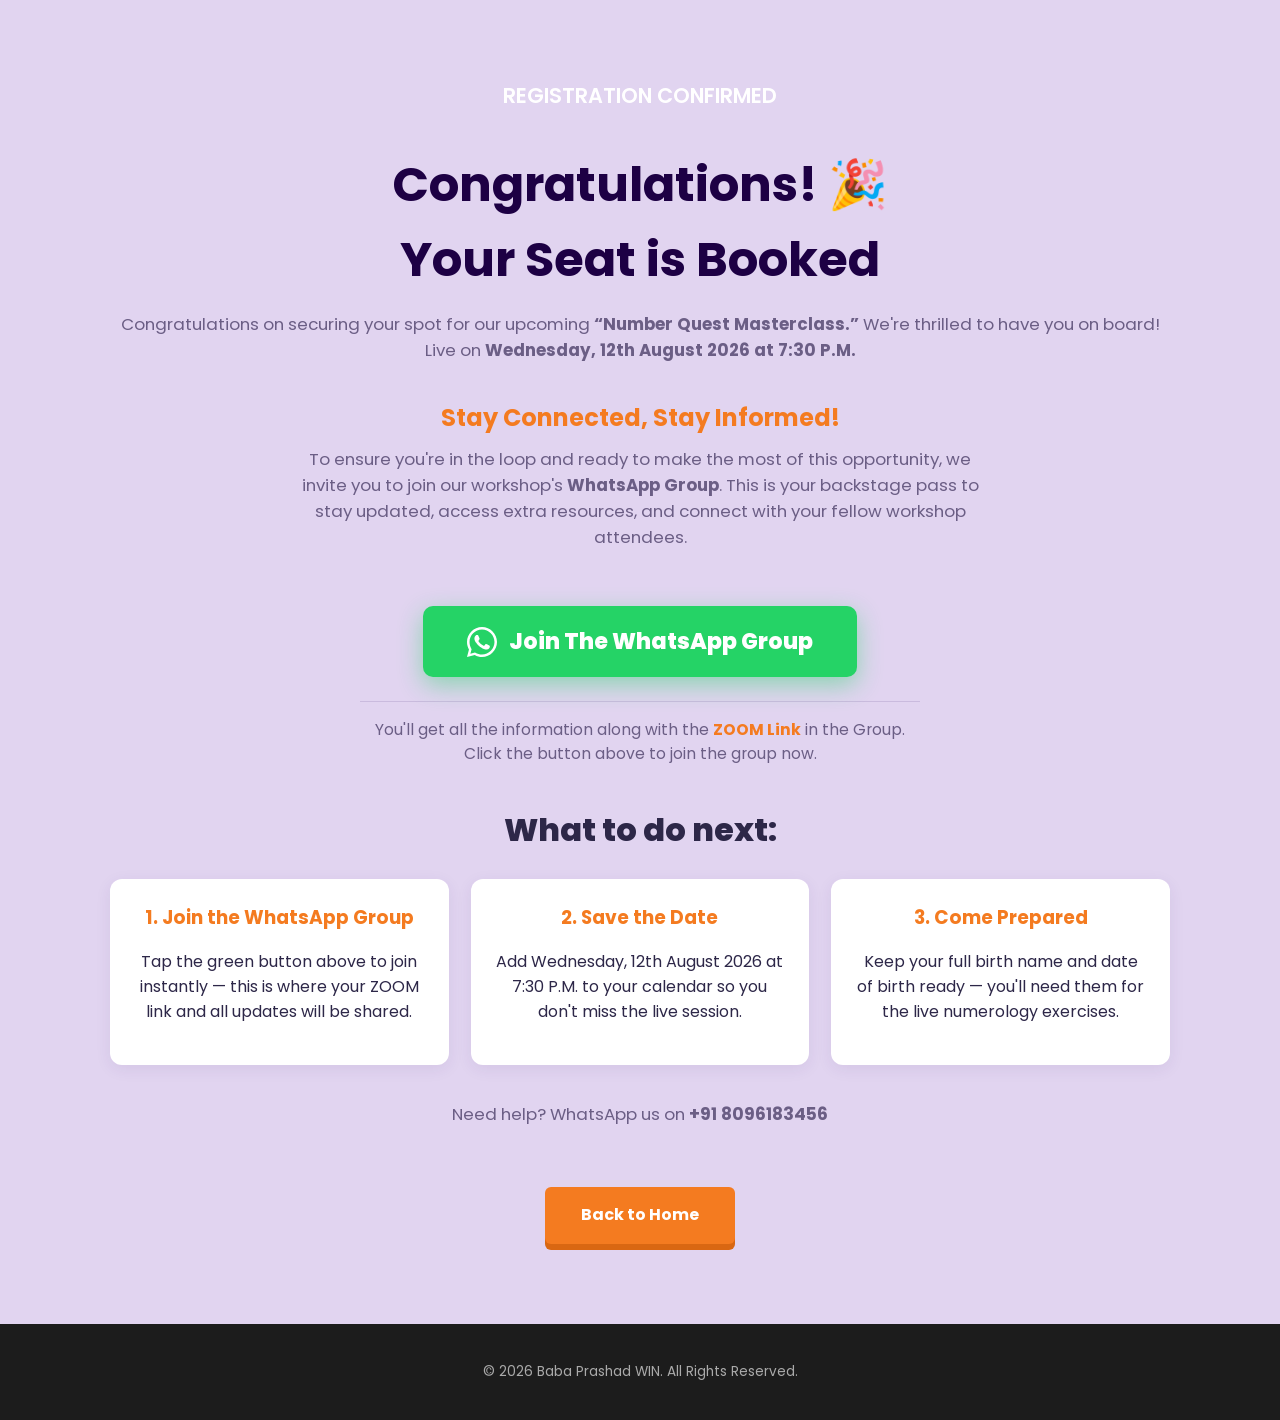
==== commit 446e70f9: "Update WhatsApp group link on thank-you page" ====
--- a/thank-you.html
+++ b/thank-you.html
@@ -65,7 +65,7 @@
       </p>
 
       <!-- PRIMARY CTA: Join the WhatsApp Group -->
-      <a href="https://chat.whatsapp.com/EruWx5OJCwwHVCvoqGYjfe" target="_blank" rel="noopener" class="btn-whatsapp">
+      <a href="https://chat.whatsapp.com/FTIm2wdbwznFXOVmXRByyP" target="_blank" rel="noopener" class="btn-whatsapp">
         <svg class="wa-icon" viewBox="0 0 32 32" aria-hidden="true" focusable="false">
           <path fill="currentColor" d="M16 0C7.2 0 0 7.2 0 16c0 2.8.7 5.5 2.1 7.9L0 32l8.3-2.2C10.6 31.2 13.3 32 16 32c8.8 0 16-7.2 16-16S24.8 0 16 0zm0 29.3c-2.5 0-4.9-.7-7-1.9l-.5-.3-4.9 1.3 1.3-4.8-.3-.5C3.4 21 2.7 18.5 2.7 16 2.7 8.7 8.7 2.7 16 2.7S29.3 8.7 29.3 16 23.3 29.3 16 29.3zm7.3-9.9c-.4-.2-2.4-1.2-2.7-1.3-.4-.1-.6-.2-.9.2-.3.4-1 1.3-1.2 1.5-.2.2-.4.3-.8.1-.4-.2-1.7-.6-3.2-2-1.2-1.1-2-2.4-2.2-2.8-.2-.4 0-.6.2-.8.2-.2.4-.4.5-.7.2-.2.2-.4.4-.7.1-.3.1-.5 0-.7-.1-.2-.9-2.2-1.3-3-.3-.8-.7-.7-.9-.7h-.8c-.3 0-.7.1-1.1.5-.4.4-1.4 1.4-1.4 3.4s1.5 3.9 1.7 4.2c.2.3 2.9 4.4 7 6.2 1 .4 1.7.7 2.3.9 1 .3 1.8.3 2.5.2.8-.1 2.4-1 2.7-1.9.3-.9.3-1.7.2-1.9-.1-.2-.3-.3-.7-.5z"/>
         </svg>
@@ -110,7 +110,7 @@
 
   <!-- Sticky mobile CTA: keeps the WhatsApp button visible without scrolling -->
   <div class="sticky-cta">
-    <a href="https://chat.whatsapp.com/EruWx5OJCwwHVCvoqGYjfe" target="_blank" rel="noopener" class="btn-whatsapp">
+    <a href="https://chat.whatsapp.com/FTIm2wdbwznFXOVmXRByyP" target="_blank" rel="noopener" class="btn-whatsapp">
       <svg class="wa-icon" viewBox="0 0 32 32" aria-hidden="true" focusable="false">
         <path fill="currentColor" d="M16 0C7.2 0 0 7.2 0 16c0 2.8.7 5.5 2.1 7.9L0 32l8.3-2.2C10.6 31.2 13.3 32 16 32c8.8 0 16-7.2 16-16S24.8 0 16 0zm0 29.3c-2.5 0-4.9-.7-7-1.9l-.5-.3-4.9 1.3 1.3-4.8-.3-.5C3.4 21 2.7 18.5 2.7 16 2.7 8.7 8.7 2.7 16 2.7S29.3 8.7 29.3 16 23.3 29.3 16 29.3zm7.3-9.9c-.4-.2-2.4-1.2-2.7-1.3-.4-.1-.6-.2-.9.2-.3.4-1 1.3-1.2 1.5-.2.2-.4.3-.8.1-.4-.2-1.7-.6-3.2-2-1.2-1.1-2-2.4-2.2-2.8-.2-.4 0-.6.2-.8.2-.2.4-.4.5-.7.2-.2.2-.4.4-.7.1-.3.1-.5 0-.7-.1-.2-.9-2.2-1.3-3-.3-.8-.7-.7-.9-.7h-.8c-.3 0-.7.1-1.1.5-.4.4-1.4 1.4-1.4 3.4s1.5 3.9 1.7 4.2c.2.3 2.9 4.4 7 6.2 1 .4 1.7.7 2.3.9 1 .3 1.8.3 2.5.2.8-.1 2.4-1 2.7-1.9.3-.9.3-1.7.2-1.9-.1-.2-.3-.3-.7-.5z"/>
       </svg>
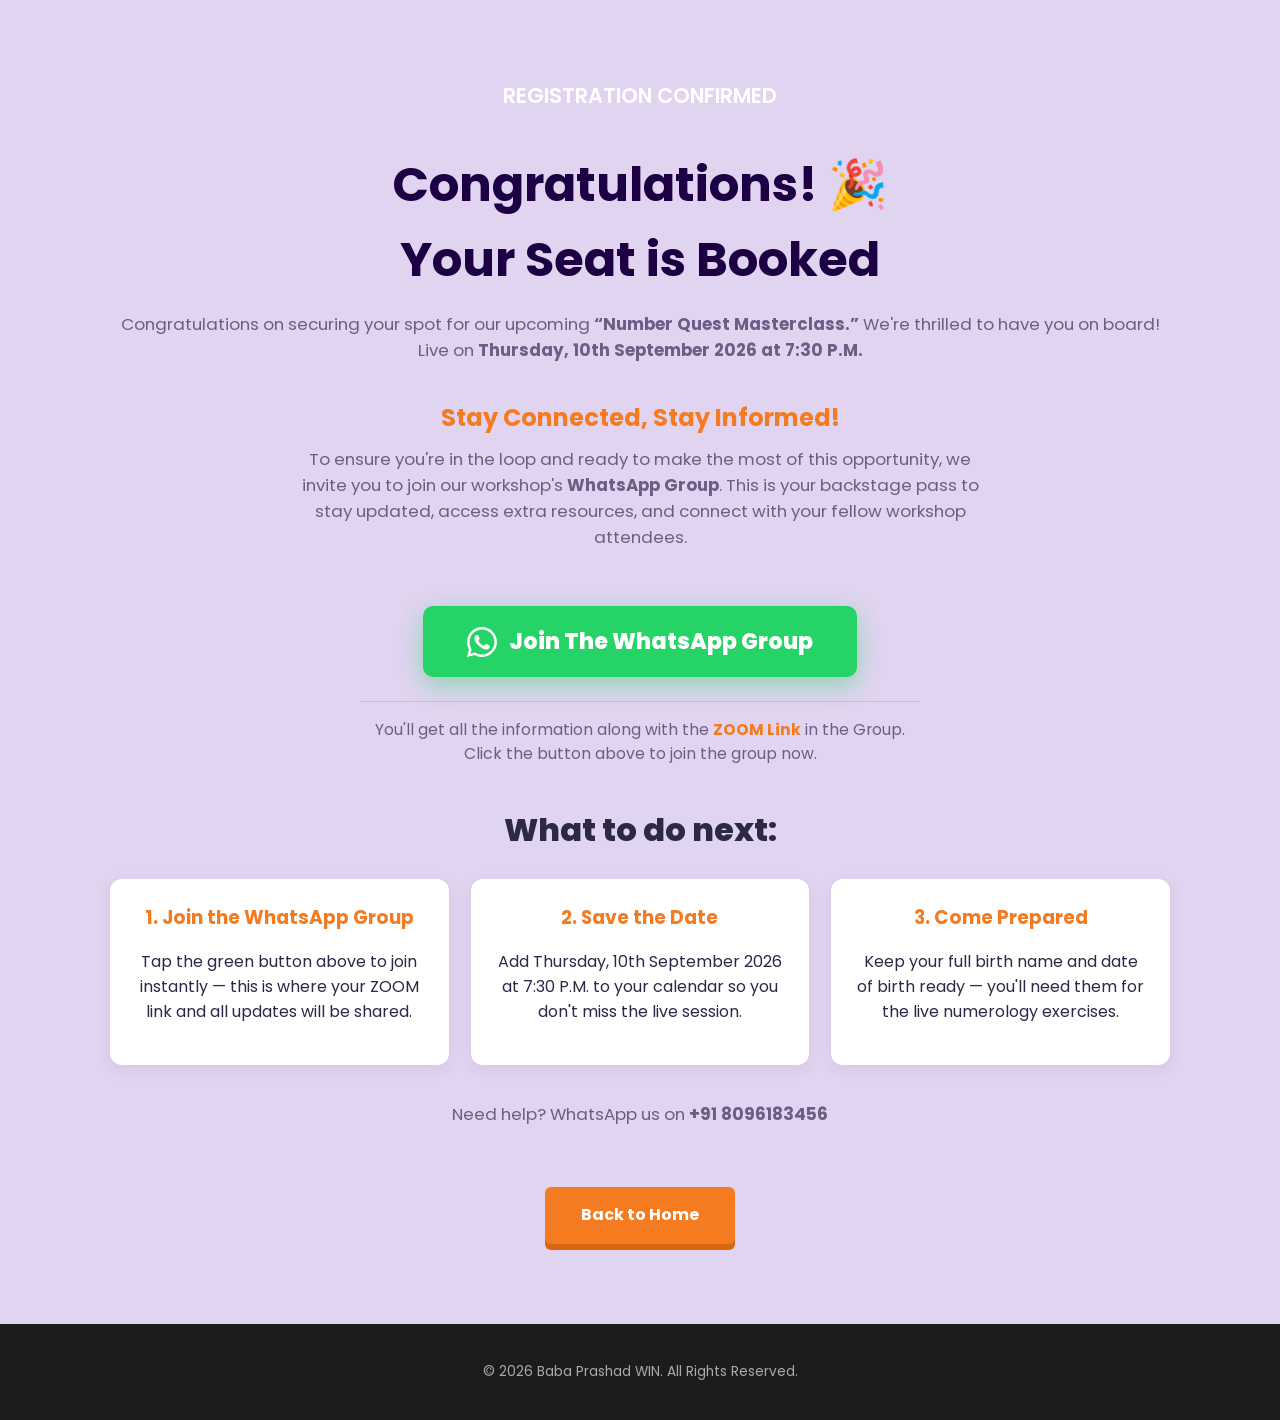
==== commit f4283bfc: "Reschedule to Thursday 10th September 2026, update WhatsApp group link Co-Authored-By: Claude Opus 4" ====
--- a/thank-you.html
+++ b/thank-you.html
@@ -65,7 +65,7 @@
       </p>
 
       <!-- PRIMARY CTA: Join the WhatsApp Group -->
-      <a href="https://chat.whatsapp.com/FTIm2wdbwznFXOVmXRByyP" target="_blank" rel="noopener" class="btn-whatsapp">
+      <a href="https://chat.whatsapp.com/Bn9eDzN8uYzJBRvgpZ7E1X" target="_blank" rel="noopener" class="btn-whatsapp">
         <svg class="wa-icon" viewBox="0 0 32 32" aria-hidden="true" focusable="false">
           <path fill="currentColor" d="M16 0C7.2 0 0 7.2 0 16c0 2.8.7 5.5 2.1 7.9L0 32l8.3-2.2C10.6 31.2 13.3 32 16 32c8.8 0 16-7.2 16-16S24.8 0 16 0zm0 29.3c-2.5 0-4.9-.7-7-1.9l-.5-.3-4.9 1.3 1.3-4.8-.3-.5C3.4 21 2.7 18.5 2.7 16 2.7 8.7 8.7 2.7 16 2.7S29.3 8.7 29.3 16 23.3 29.3 16 29.3zm7.3-9.9c-.4-.2-2.4-1.2-2.7-1.3-.4-.1-.6-.2-.9.2-.3.4-1 1.3-1.2 1.5-.2.2-.4.3-.8.1-.4-.2-1.7-.6-3.2-2-1.2-1.1-2-2.4-2.2-2.8-.2-.4 0-.6.2-.8.2-.2.4-.4.5-.7.2-.2.2-.4.4-.7.1-.3.1-.5 0-.7-.1-.2-.9-2.2-1.3-3-.3-.8-.7-.7-.9-.7h-.8c-.3 0-.7.1-1.1.5-.4.4-1.4 1.4-1.4 3.4s1.5 3.9 1.7 4.2c.2.3 2.9 4.4 7 6.2 1 .4 1.7.7 2.3.9 1 .3 1.8.3 2.5.2.8-.1 2.4-1 2.7-1.9.3-.9.3-1.7.2-1.9-.1-.2-.3-.3-.7-.5z"/>
         </svg>
@@ -110,7 +110,7 @@
 
   <!-- Sticky mobile CTA: keeps the WhatsApp button visible without scrolling -->
   <div class="sticky-cta">
-    <a href="https://chat.whatsapp.com/FTIm2wdbwznFXOVmXRByyP" target="_blank" rel="noopener" class="btn-whatsapp">
+    <a href="https://chat.whatsapp.com/Bn9eDzN8uYzJBRvgpZ7E1X" target="_blank" rel="noopener" class="btn-whatsapp">
       <svg class="wa-icon" viewBox="0 0 32 32" aria-hidden="true" focusable="false">
         <path fill="currentColor" d="M16 0C7.2 0 0 7.2 0 16c0 2.8.7 5.5 2.1 7.9L0 32l8.3-2.2C10.6 31.2 13.3 32 16 32c8.8 0 16-7.2 16-16S24.8 0 16 0zm0 29.3c-2.5 0-4.9-.7-7-1.9l-.5-.3-4.9 1.3 1.3-4.8-.3-.5C3.4 21 2.7 18.5 2.7 16 2.7 8.7 8.7 2.7 16 2.7S29.3 8.7 29.3 16 23.3 29.3 16 29.3zm7.3-9.9c-.4-.2-2.4-1.2-2.7-1.3-.4-.1-.6-.2-.9.2-.3.4-1 1.3-1.2 1.5-.2.2-.4.3-.8.1-.4-.2-1.7-.6-3.2-2-1.2-1.1-2-2.4-2.2-2.8-.2-.4 0-.6.2-.8.2-.2.4-.4.5-.7.2-.2.2-.4.4-.7.1-.3.1-.5 0-.7-.1-.2-.9-2.2-1.3-3-.3-.8-.7-.7-.9-.7h-.8c-.3 0-.7.1-1.1.5-.4.4-1.4 1.4-1.4 3.4s1.5 3.9 1.7 4.2c.2.3 2.9 4.4 7 6.2 1 .4 1.7.7 2.3.9 1 .3 1.8.3 2.5.2.8-.1 2.4-1 2.7-1.9.3-.9.3-1.7.2-1.9-.1-.2-.3-.3-.7-.5z"/>
       </svg>
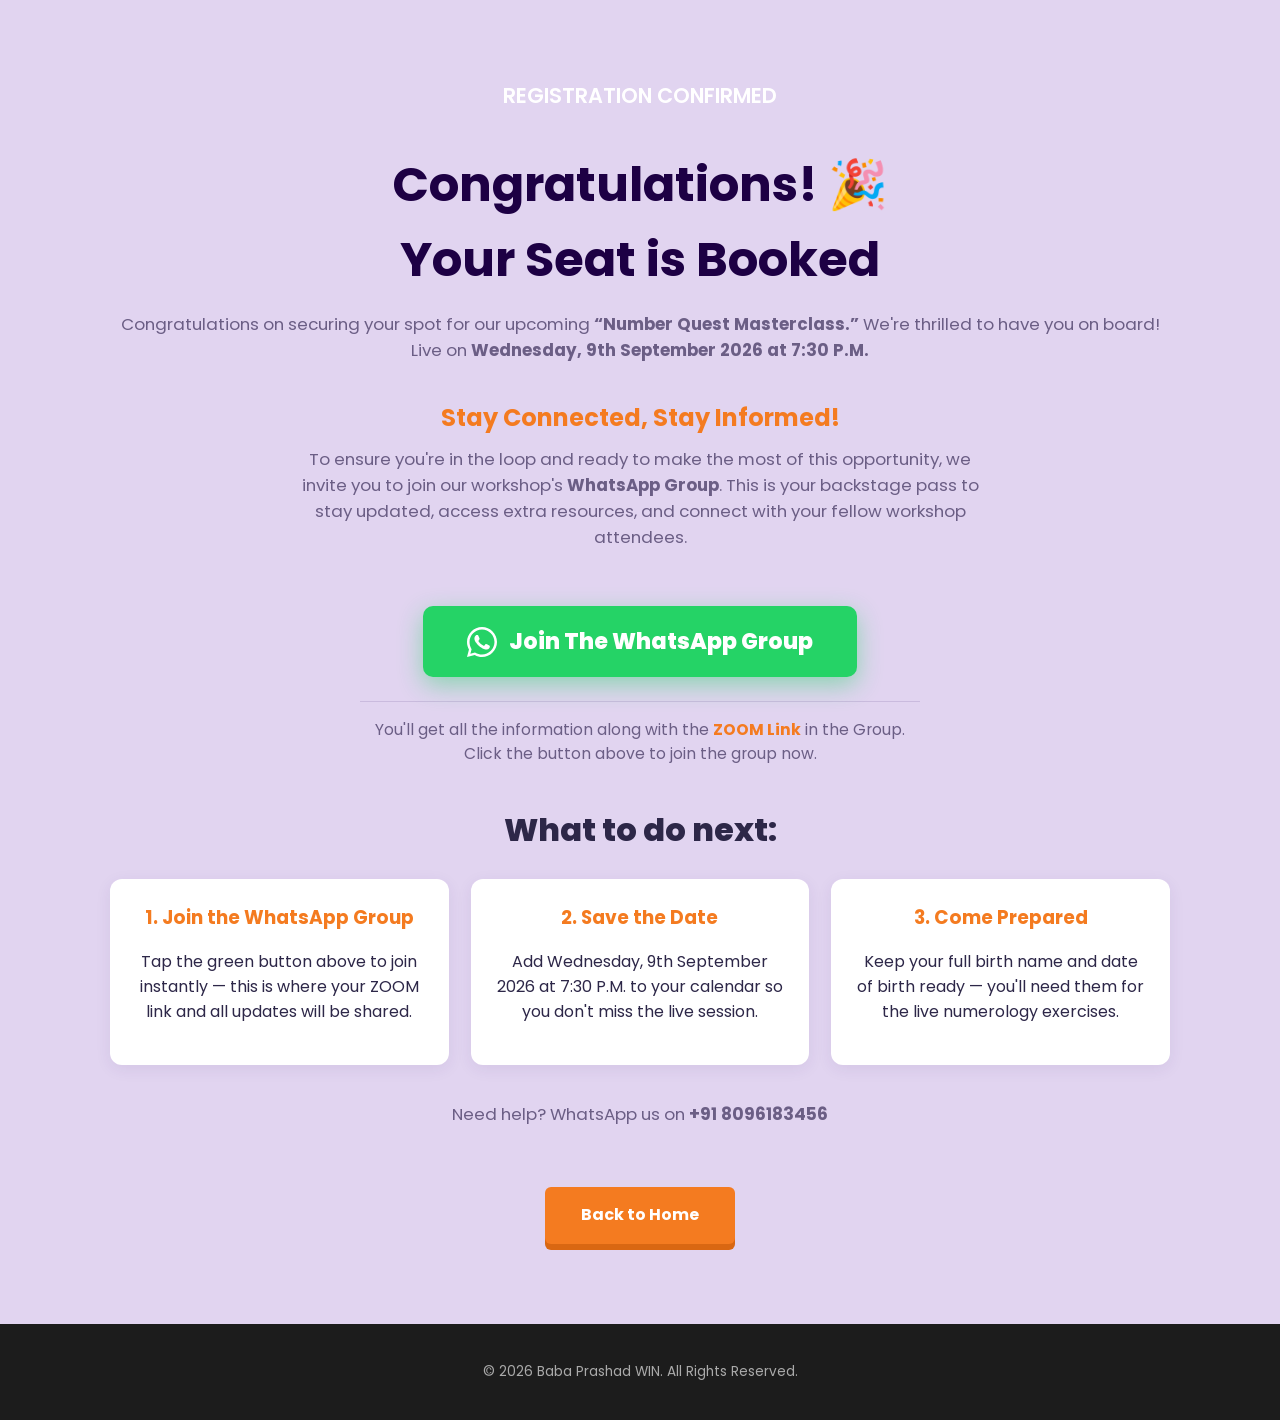
==== commit 109dc338: "Update WhatsApp group link on thank-you page Co-Authored-By: Claude Opus 4.8 <noreply@anthropic.com>" ====
--- a/thank-you.html
+++ b/thank-you.html
@@ -65,7 +65,7 @@
       </p>
 
       <!-- PRIMARY CTA: Join the WhatsApp Group -->
-      <a href="https://chat.whatsapp.com/Bn9eDzN8uYzJBRvgpZ7E1X" target="_blank" rel="noopener" class="btn-whatsapp">
+      <a href="https://chat.whatsapp.com/FTIm2wdbwznFXOVmXRByyP" target="_blank" rel="noopener" class="btn-whatsapp">
         <svg class="wa-icon" viewBox="0 0 32 32" aria-hidden="true" focusable="false">
           <path fill="currentColor" d="M16 0C7.2 0 0 7.2 0 16c0 2.8.7 5.5 2.1 7.9L0 32l8.3-2.2C10.6 31.2 13.3 32 16 32c8.8 0 16-7.2 16-16S24.8 0 16 0zm0 29.3c-2.5 0-4.9-.7-7-1.9l-.5-.3-4.9 1.3 1.3-4.8-.3-.5C3.4 21 2.7 18.5 2.7 16 2.7 8.7 8.7 2.7 16 2.7S29.3 8.7 29.3 16 23.3 29.3 16 29.3zm7.3-9.9c-.4-.2-2.4-1.2-2.7-1.3-.4-.1-.6-.2-.9.2-.3.4-1 1.3-1.2 1.5-.2.2-.4.3-.8.1-.4-.2-1.7-.6-3.2-2-1.2-1.1-2-2.4-2.2-2.8-.2-.4 0-.6.2-.8.2-.2.4-.4.5-.7.2-.2.2-.4.4-.7.1-.3.1-.5 0-.7-.1-.2-.9-2.2-1.3-3-.3-.8-.7-.7-.9-.7h-.8c-.3 0-.7.1-1.1.5-.4.4-1.4 1.4-1.4 3.4s1.5 3.9 1.7 4.2c.2.3 2.9 4.4 7 6.2 1 .4 1.7.7 2.3.9 1 .3 1.8.3 2.5.2.8-.1 2.4-1 2.7-1.9.3-.9.3-1.7.2-1.9-.1-.2-.3-.3-.7-.5z"/>
         </svg>
@@ -110,7 +110,7 @@
 
   <!-- Sticky mobile CTA: keeps the WhatsApp button visible without scrolling -->
   <div class="sticky-cta">
-    <a href="https://chat.whatsapp.com/Bn9eDzN8uYzJBRvgpZ7E1X" target="_blank" rel="noopener" class="btn-whatsapp">
+    <a href="https://chat.whatsapp.com/FTIm2wdbwznFXOVmXRByyP" target="_blank" rel="noopener" class="btn-whatsapp">
       <svg class="wa-icon" viewBox="0 0 32 32" aria-hidden="true" focusable="false">
         <path fill="currentColor" d="M16 0C7.2 0 0 7.2 0 16c0 2.8.7 5.5 2.1 7.9L0 32l8.3-2.2C10.6 31.2 13.3 32 16 32c8.8 0 16-7.2 16-16S24.8 0 16 0zm0 29.3c-2.5 0-4.9-.7-7-1.9l-.5-.3-4.9 1.3 1.3-4.8-.3-.5C3.4 21 2.7 18.5 2.7 16 2.7 8.7 8.7 2.7 16 2.7S29.3 8.7 29.3 16 23.3 29.3 16 29.3zm7.3-9.9c-.4-.2-2.4-1.2-2.7-1.3-.4-.1-.6-.2-.9.2-.3.4-1 1.3-1.2 1.5-.2.2-.4.3-.8.1-.4-.2-1.7-.6-3.2-2-1.2-1.1-2-2.4-2.2-2.8-.2-.4 0-.6.2-.8.2-.2.4-.4.5-.7.2-.2.2-.4.4-.7.1-.3.1-.5 0-.7-.1-.2-.9-2.2-1.3-3-.3-.8-.7-.7-.9-.7h-.8c-.3 0-.7.1-1.1.5-.4.4-1.4 1.4-1.4 3.4s1.5 3.9 1.7 4.2c.2.3 2.9 4.4 7 6.2 1 .4 1.7.7 2.3.9 1 .3 1.8.3 2.5.2.8-.1 2.4-1 2.7-1.9.3-.9.3-1.7.2-1.9-.1-.2-.3-.3-.7-.5z"/>
       </svg>
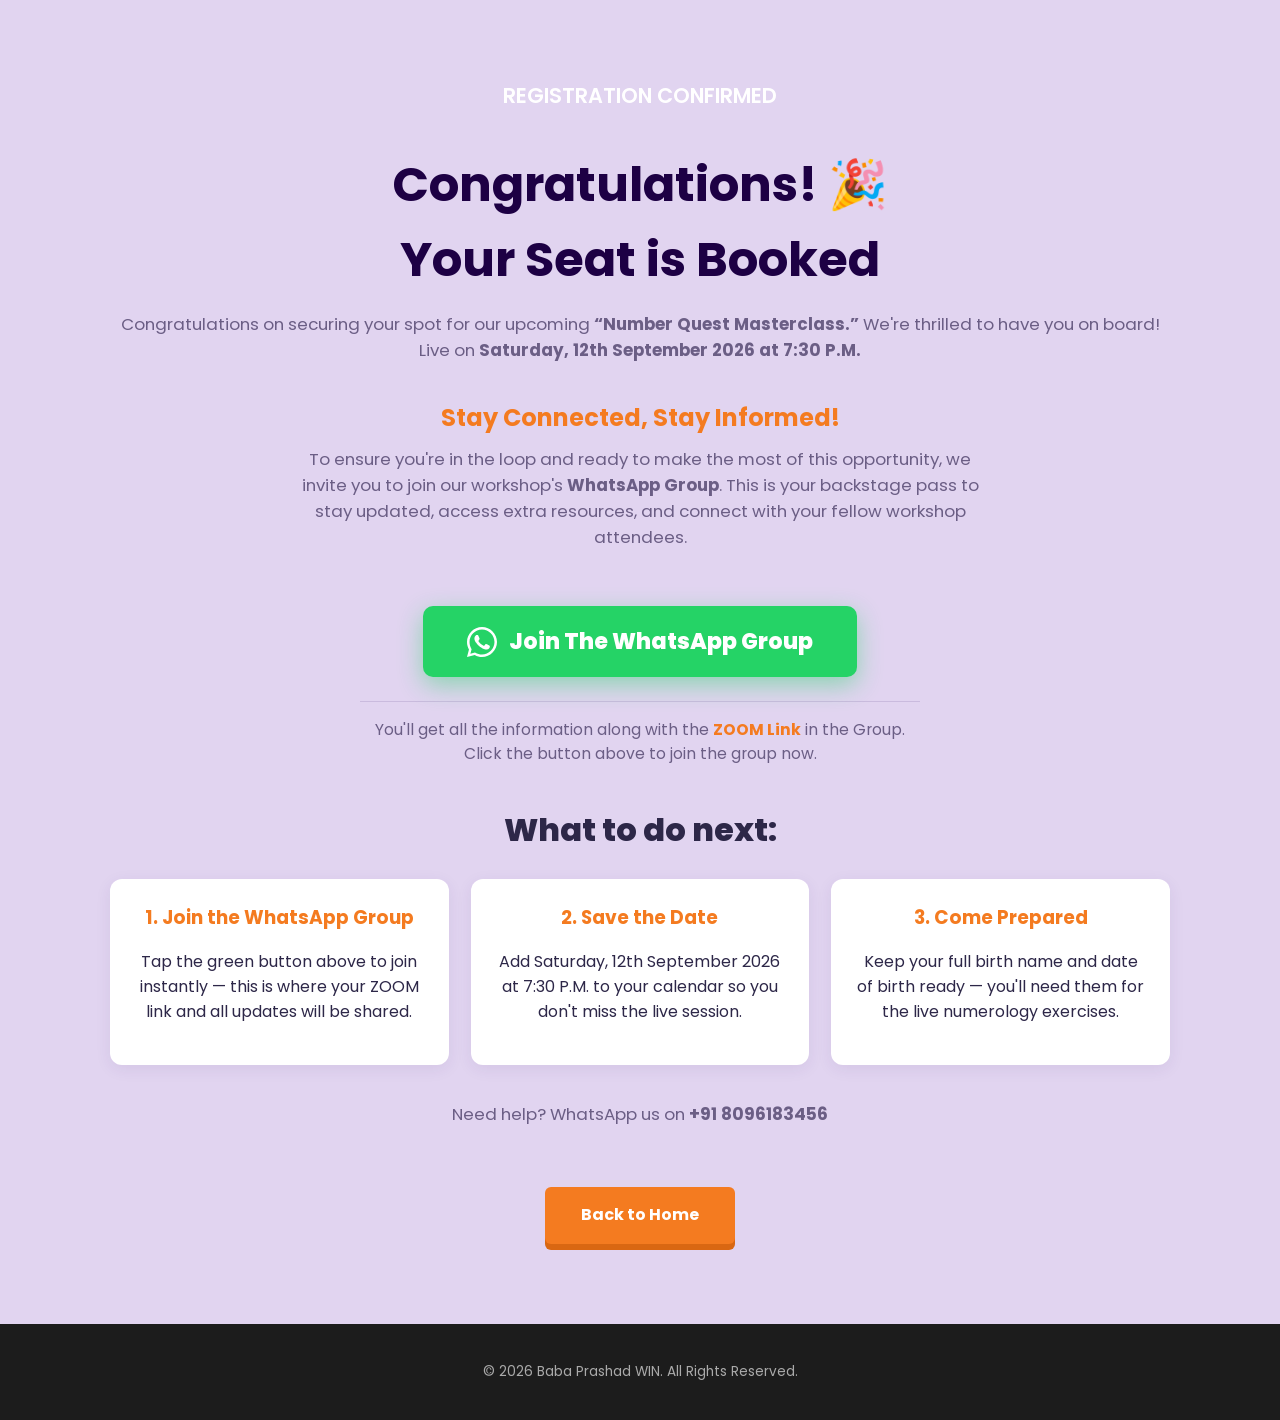
==== commit 6123e7dc: "Update WhatsApp group link on thank-you page Co-Authored-By: Claude Opus 4.8 <noreply@anthropic.com>" ====
--- a/thank-you.html
+++ b/thank-you.html
@@ -65,7 +65,7 @@
       </p>
 
       <!-- PRIMARY CTA: Join the WhatsApp Group -->
-      <a href="https://chat.whatsapp.com/FTIm2wdbwznFXOVmXRByyP" target="_blank" rel="noopener" class="btn-whatsapp">
+      <a href="https://chat.whatsapp.com/BaVG67B3cqc1TpkeNhcKOF" target="_blank" rel="noopener" class="btn-whatsapp">
         <svg class="wa-icon" viewBox="0 0 32 32" aria-hidden="true" focusable="false">
           <path fill="currentColor" d="M16 0C7.2 0 0 7.2 0 16c0 2.8.7 5.5 2.1 7.9L0 32l8.3-2.2C10.6 31.2 13.3 32 16 32c8.8 0 16-7.2 16-16S24.8 0 16 0zm0 29.3c-2.5 0-4.9-.7-7-1.9l-.5-.3-4.9 1.3 1.3-4.8-.3-.5C3.4 21 2.7 18.5 2.7 16 2.7 8.7 8.7 2.7 16 2.7S29.3 8.7 29.3 16 23.3 29.3 16 29.3zm7.3-9.9c-.4-.2-2.4-1.2-2.7-1.3-.4-.1-.6-.2-.9.2-.3.4-1 1.3-1.2 1.5-.2.2-.4.3-.8.1-.4-.2-1.7-.6-3.2-2-1.2-1.1-2-2.4-2.2-2.8-.2-.4 0-.6.2-.8.2-.2.4-.4.5-.7.2-.2.2-.4.4-.7.1-.3.1-.5 0-.7-.1-.2-.9-2.2-1.3-3-.3-.8-.7-.7-.9-.7h-.8c-.3 0-.7.1-1.1.5-.4.4-1.4 1.4-1.4 3.4s1.5 3.9 1.7 4.2c.2.3 2.9 4.4 7 6.2 1 .4 1.7.7 2.3.9 1 .3 1.8.3 2.5.2.8-.1 2.4-1 2.7-1.9.3-.9.3-1.7.2-1.9-.1-.2-.3-.3-.7-.5z"/>
         </svg>
@@ -110,7 +110,7 @@
 
   <!-- Sticky mobile CTA: keeps the WhatsApp button visible without scrolling -->
   <div class="sticky-cta">
-    <a href="https://chat.whatsapp.com/FTIm2wdbwznFXOVmXRByyP" target="_blank" rel="noopener" class="btn-whatsapp">
+    <a href="https://chat.whatsapp.com/BaVG67B3cqc1TpkeNhcKOF" target="_blank" rel="noopener" class="btn-whatsapp">
       <svg class="wa-icon" viewBox="0 0 32 32" aria-hidden="true" focusable="false">
         <path fill="currentColor" d="M16 0C7.2 0 0 7.2 0 16c0 2.8.7 5.5 2.1 7.9L0 32l8.3-2.2C10.6 31.2 13.3 32 16 32c8.8 0 16-7.2 16-16S24.8 0 16 0zm0 29.3c-2.5 0-4.9-.7-7-1.9l-.5-.3-4.9 1.3 1.3-4.8-.3-.5C3.4 21 2.7 18.5 2.7 16 2.7 8.7 8.7 2.7 16 2.7S29.3 8.7 29.3 16 23.3 29.3 16 29.3zm7.3-9.9c-.4-.2-2.4-1.2-2.7-1.3-.4-.1-.6-.2-.9.2-.3.4-1 1.3-1.2 1.5-.2.2-.4.3-.8.1-.4-.2-1.7-.6-3.2-2-1.2-1.1-2-2.4-2.2-2.8-.2-.4 0-.6.2-.8.2-.2.4-.4.5-.7.2-.2.2-.4.4-.7.1-.3.1-.5 0-.7-.1-.2-.9-2.2-1.3-3-.3-.8-.7-.7-.9-.7h-.8c-.3 0-.7.1-1.1.5-.4.4-1.4 1.4-1.4 3.4s1.5 3.9 1.7 4.2c.2.3 2.9 4.4 7 6.2 1 .4 1.7.7 2.3.9 1 .3 1.8.3 2.5.2.8-.1 2.4-1 2.7-1.9.3-.9.3-1.7.2-1.9-.1-.2-.3-.3-.7-.5z"/>
       </svg>
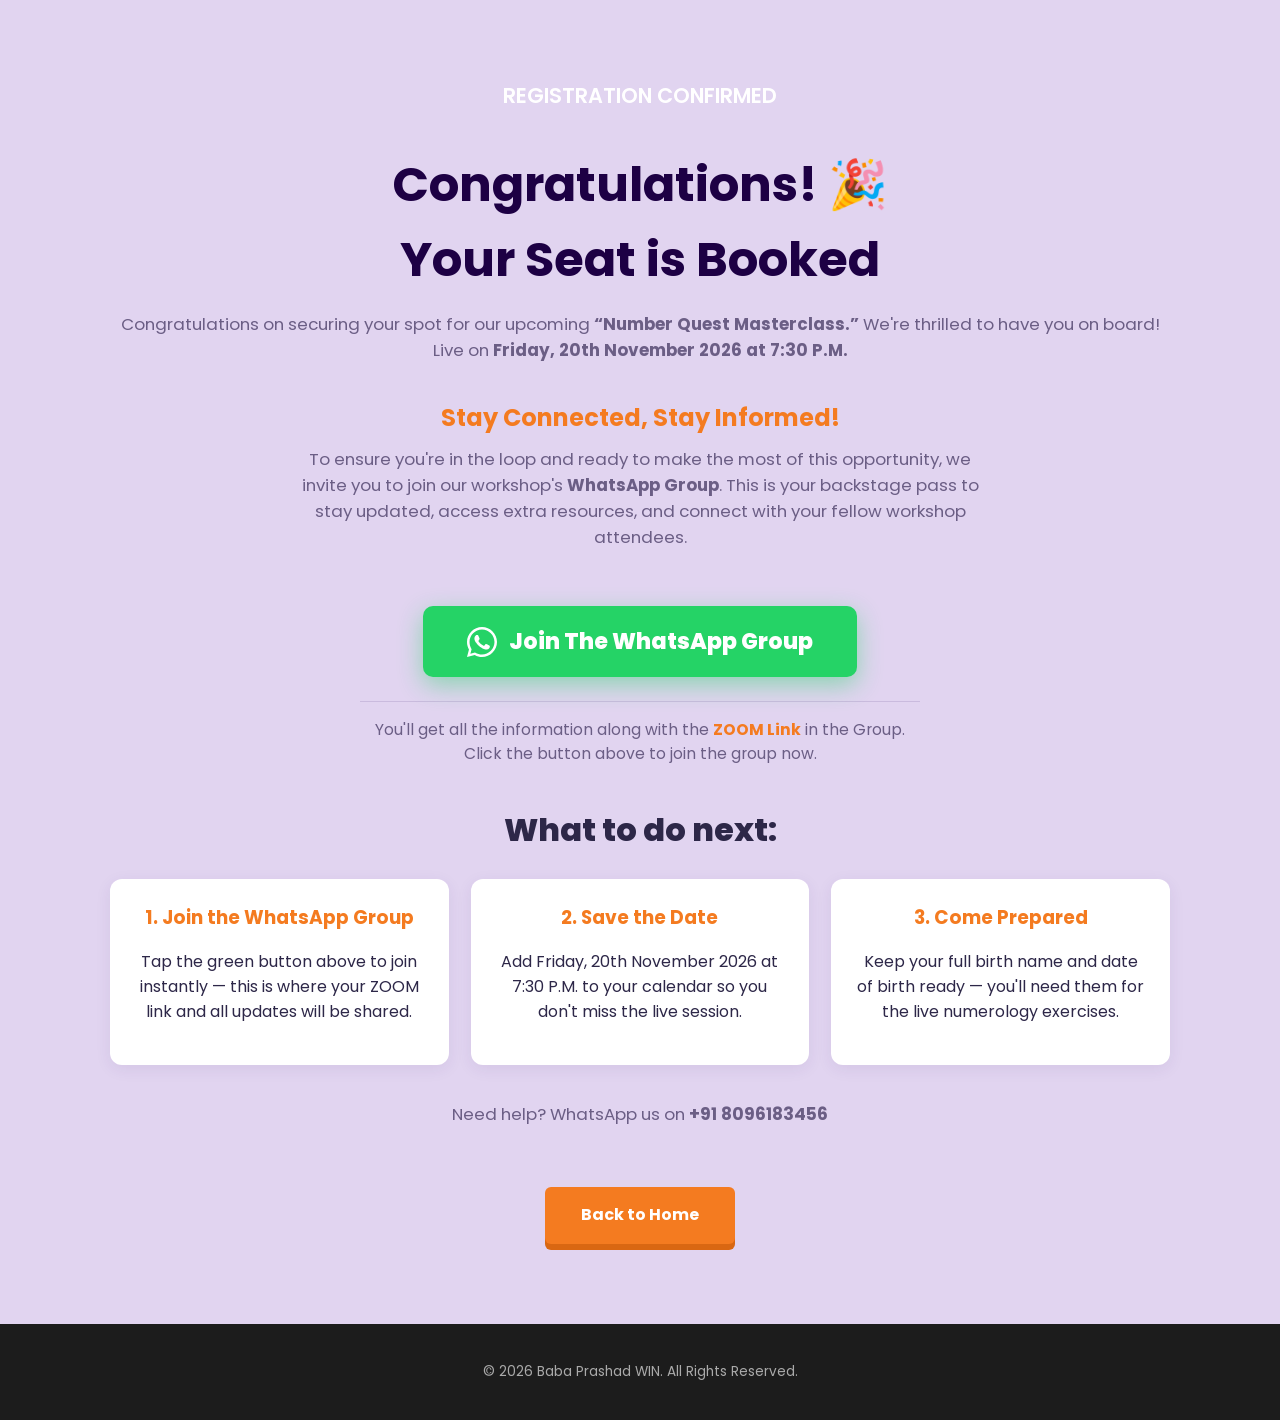
==== commit 17814074: "Update WhatsApp group link on thank-you page Co-Authored-By: Claude Opus 4.8 <noreply@anthropic.com>" ====
--- a/thank-you.html
+++ b/thank-you.html
@@ -65,7 +65,7 @@
       </p>
 
       <!-- PRIMARY CTA: Join the WhatsApp Group -->
-      <a href="https://chat.whatsapp.com/BaVG67B3cqc1TpkeNhcKOF" target="_blank" rel="noopener" class="btn-whatsapp">
+      <a href="https://chat.whatsapp.com/B6JZ5V2OvEoCk5eUvqgGEo" target="_blank" rel="noopener" class="btn-whatsapp">
         <svg class="wa-icon" viewBox="0 0 32 32" aria-hidden="true" focusable="false">
           <path fill="currentColor" d="M16 0C7.2 0 0 7.2 0 16c0 2.8.7 5.5 2.1 7.9L0 32l8.3-2.2C10.6 31.2 13.3 32 16 32c8.8 0 16-7.2 16-16S24.8 0 16 0zm0 29.3c-2.5 0-4.9-.7-7-1.9l-.5-.3-4.9 1.3 1.3-4.8-.3-.5C3.4 21 2.7 18.5 2.7 16 2.7 8.7 8.7 2.7 16 2.7S29.3 8.7 29.3 16 23.3 29.3 16 29.3zm7.3-9.9c-.4-.2-2.4-1.2-2.7-1.3-.4-.1-.6-.2-.9.2-.3.4-1 1.3-1.2 1.5-.2.2-.4.3-.8.1-.4-.2-1.7-.6-3.2-2-1.2-1.1-2-2.4-2.2-2.8-.2-.4 0-.6.2-.8.2-.2.4-.4.5-.7.2-.2.2-.4.4-.7.1-.3.1-.5 0-.7-.1-.2-.9-2.2-1.3-3-.3-.8-.7-.7-.9-.7h-.8c-.3 0-.7.1-1.1.5-.4.4-1.4 1.4-1.4 3.4s1.5 3.9 1.7 4.2c.2.3 2.9 4.4 7 6.2 1 .4 1.7.7 2.3.9 1 .3 1.8.3 2.5.2.8-.1 2.4-1 2.7-1.9.3-.9.3-1.7.2-1.9-.1-.2-.3-.3-.7-.5z"/>
         </svg>
@@ -110,7 +110,7 @@
 
   <!-- Sticky mobile CTA: keeps the WhatsApp button visible without scrolling -->
   <div class="sticky-cta">
-    <a href="https://chat.whatsapp.com/BaVG67B3cqc1TpkeNhcKOF" target="_blank" rel="noopener" class="btn-whatsapp">
+    <a href="https://chat.whatsapp.com/B6JZ5V2OvEoCk5eUvqgGEo" target="_blank" rel="noopener" class="btn-whatsapp">
       <svg class="wa-icon" viewBox="0 0 32 32" aria-hidden="true" focusable="false">
         <path fill="currentColor" d="M16 0C7.2 0 0 7.2 0 16c0 2.8.7 5.5 2.1 7.9L0 32l8.3-2.2C10.6 31.2 13.3 32 16 32c8.8 0 16-7.2 16-16S24.8 0 16 0zm0 29.3c-2.5 0-4.9-.7-7-1.9l-.5-.3-4.9 1.3 1.3-4.8-.3-.5C3.4 21 2.7 18.5 2.7 16 2.7 8.7 8.7 2.7 16 2.7S29.3 8.7 29.3 16 23.3 29.3 16 29.3zm7.3-9.9c-.4-.2-2.4-1.2-2.7-1.3-.4-.1-.6-.2-.9.2-.3.4-1 1.3-1.2 1.5-.2.2-.4.3-.8.1-.4-.2-1.7-.6-3.2-2-1.2-1.1-2-2.4-2.2-2.8-.2-.4 0-.6.2-.8.2-.2.4-.4.5-.7.2-.2.2-.4.4-.7.1-.3.1-.5 0-.7-.1-.2-.9-2.2-1.3-3-.3-.8-.7-.7-.9-.7h-.8c-.3 0-.7.1-1.1.5-.4.4-1.4 1.4-1.4 3.4s1.5 3.9 1.7 4.2c.2.3 2.9 4.4 7 6.2 1 .4 1.7.7 2.3.9 1 .3 1.8.3 2.5.2.8-.1 2.4-1 2.7-1.9.3-.9.3-1.7.2-1.9-.1-.2-.3-.3-.7-.5z"/>
       </svg>
